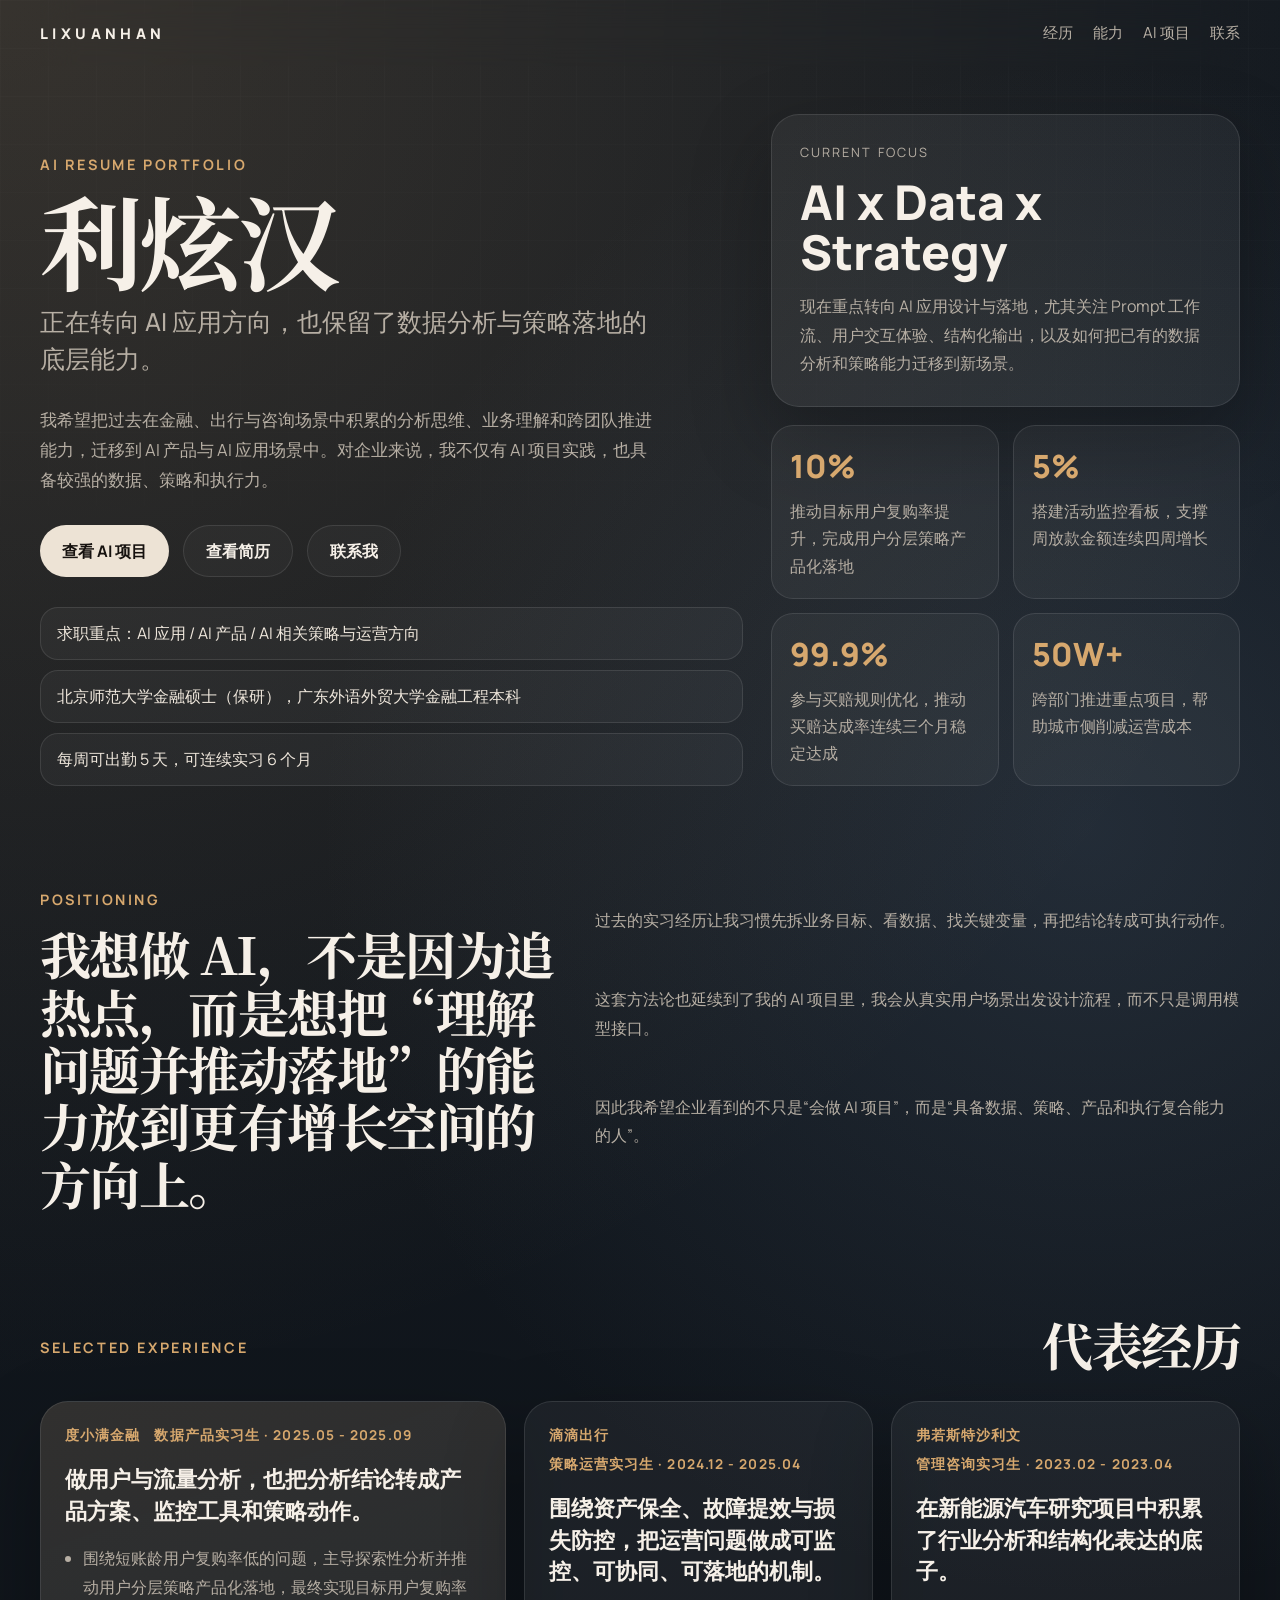
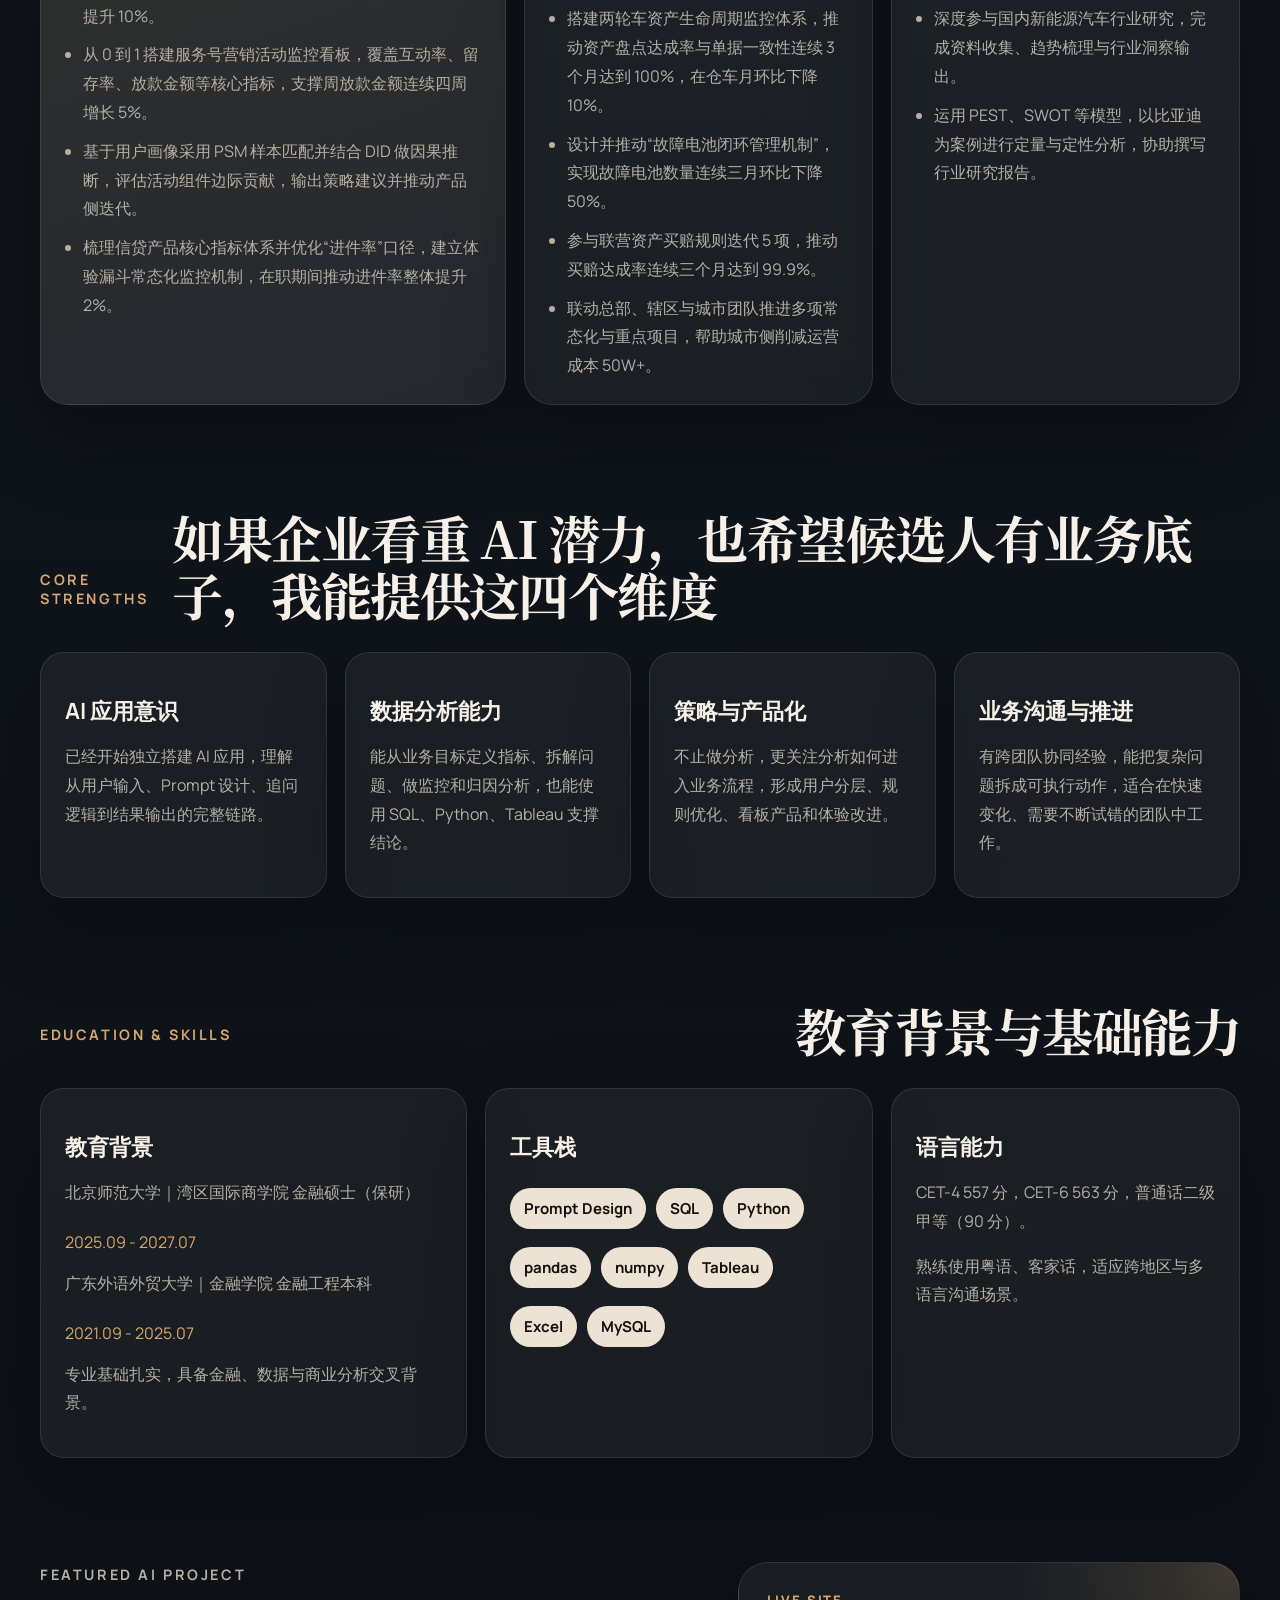
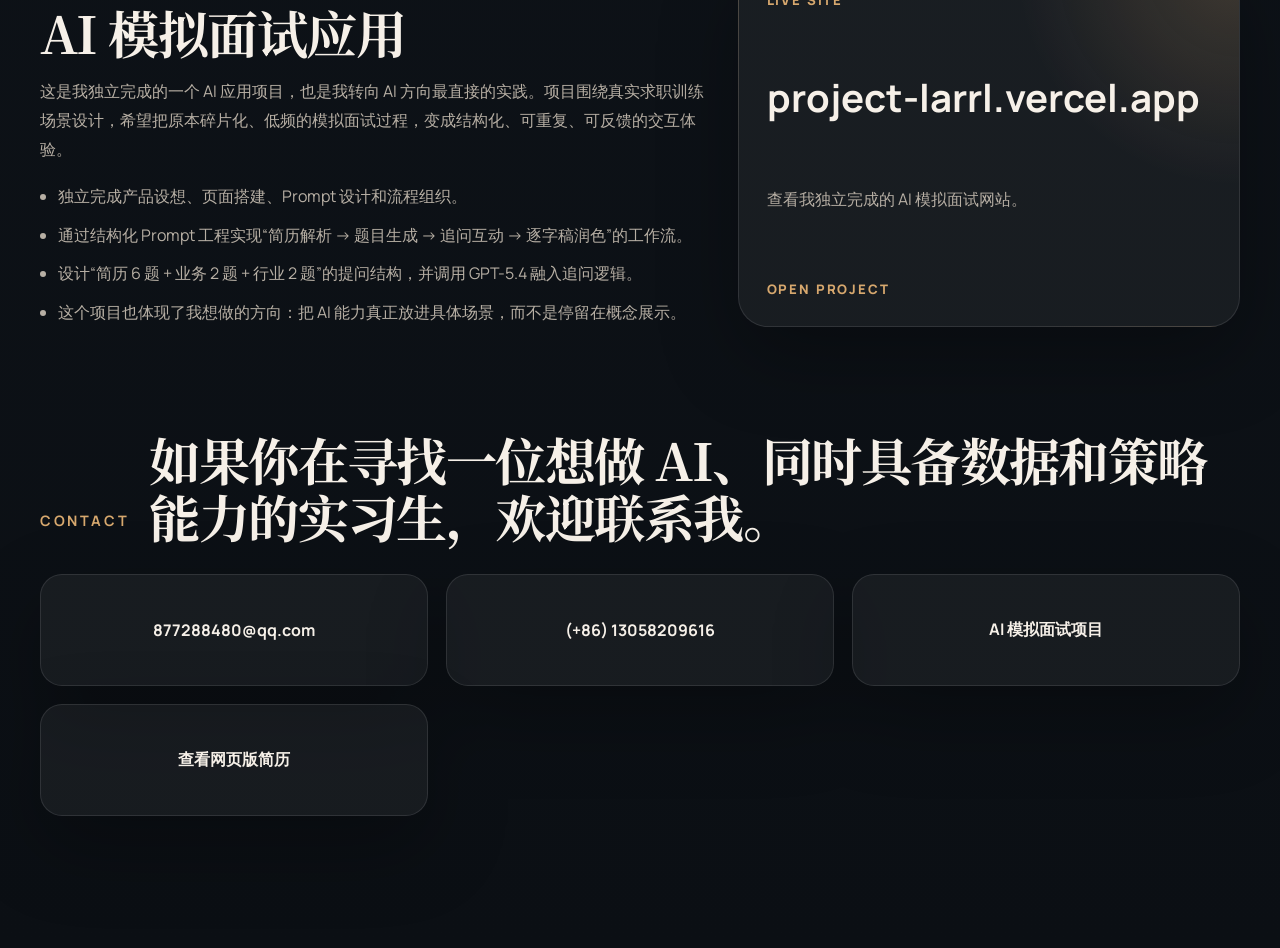
==== index.html @ c087c245 "Add files via upload" ====
<!DOCTYPE html>
<html lang="zh-CN">
  <head>
    <meta charset="UTF-8" />
    <meta name="viewport" content="width=device-width, initial-scale=1.0" />
    <title>利炫汉 | AI 方向个人主页</title>
    <meta
      name="description"
      content="利炫汉的个人主页，聚焦 AI 应用方向，同时展示数据分析、策略运营与产品化落地能力。"
    />
    <link rel="preconnect" href="https://fonts.googleapis.com" />
    <link rel="preconnect" href="https://fonts.gstatic.com" crossorigin />
    <link
      href="https://fonts.googleapis.com/css2?family=Manrope:wght@400;500;600;700;800&family=Noto+Serif+SC:wght@500;700&display=swap"
      rel="stylesheet"
    />
    <link rel="stylesheet" href="./styles.css" />
  </head>
  <body>
    <div class="page-shell">
      <header class="topbar">
        <a class="brand" href="#hero">LIXUANHAN</a>
        <nav class="topnav">
          <a href="#selected-work">经历</a>
          <a href="#strengths">能力</a>
          <a href="#project">AI 项目</a>
          <a href="#contact">联系</a>
        </nav>
      </header>

      <main>
        <section class="hero section" id="hero">
          <div class="hero-copy">
            <p class="eyebrow">AI Resume Portfolio</p>
            <h1>
              利炫汉
              <span>正在转向 AI 应用方向，也保留了数据分析与策略落地的底层能力。</span>
            </h1>
            <p class="hero-lead">
              我希望把过去在金融、出行与咨询场景中积累的分析思维、业务理解和跨团队推进能力，迁移到
              AI 产品与 AI 应用场景中。对企业来说，我不仅有 AI 项目实践，也具备较强的数据、策略和执行力。
            </p>

            <div class="hero-actions">
              <a class="button button-primary" href="#project">查看 AI 项目</a>
              <a class="button button-secondary" href="./resume.html" target="_blank" rel="noreferrer">查看简历</a>
              <a class="button button-secondary" href="#contact">联系我</a>
            </div>

            <ul class="hero-facts">
              <li>求职重点：AI 应用 / AI 产品 / AI 相关策略与运营方向</li>
              <li>北京师范大学金融硕士（保研），广东外语外贸大学金融工程本科</li>
              <li>每周可出勤 5 天，可连续实习 6 个月</li>
            </ul>
          </div>

          <aside class="hero-panel">
            <div class="metric-card">
              <p class="metric-label">Current Focus</p>
              <p class="metric-value">AI x Data x Strategy</p>
              <p class="metric-copy">
                现在重点转向 AI 应用设计与落地，尤其关注 Prompt 工作流、用户交互体验、结构化输出，以及如何把已有的数据分析和策略能力迁移到新场景。
              </p>
            </div>

            <div class="metric-grid">
              <article>
                <span>10%</span>
                <p>推动目标用户复购率提升，完成用户分层策略产品化落地</p>
              </article>
              <article>
                <span>5%</span>
                <p>搭建活动监控看板，支撑周放款金额连续四周增长</p>
              </article>
              <article>
                <span>99.9%</span>
                <p>参与买赔规则优化，推动买赔达成率连续三个月稳定达成</p>
              </article>
              <article>
                <span>50W+</span>
                <p>跨部门推进重点项目，帮助城市侧削减运营成本</p>
              </article>
            </div>
          </aside>
        </section>

        <section class="section intro-strip">
          <div class="intro-copy">
            <p class="eyebrow">Positioning</p>
            <h2>我想做 AI，不是因为追热点，而是想把“理解问题并推动落地”的能力放到更有增长空间的方向上。</h2>
          </div>
          <div class="intro-points">
            <p>过去的实习经历让我习惯先拆业务目标、看数据、找关键变量，再把结论转成可执行动作。</p>
            <p>这套方法论也延续到了我的 AI 项目里，我会从真实用户场景出发设计流程，而不只是调用模型接口。</p>
            <p>因此我希望企业看到的不只是“会做 AI 项目”，而是“具备数据、策略、产品和执行复合能力的人”。</p>
          </div>
        </section>

        <section class="section" id="selected-work">
          <div class="section-heading">
            <p class="eyebrow">Selected Experience</p>
            <h2>代表经历</h2>
          </div>

          <div class="experience-list">
            <article class="experience-card feature-card">
              <div class="card-meta">
                <span>度小满金融</span>
                <span>数据产品实习生 · 2025.05 - 2025.09</span>
              </div>
              <h3>做用户与流量分析，也把分析结论转成产品方案、监控工具和策略动作。</h3>
              <ul>
                <li>围绕短账龄用户复购率低的问题，主导探索性分析并推动用户分层策略产品化落地，最终实现目标用户复购率提升 10%。</li>
                <li>从 0 到 1 搭建服务号营销活动监控看板，覆盖互动率、留存率、放款金额等核心指标，支撑周放款金额连续四周增长 5%。</li>
                <li>基于用户画像采用 PSM 样本匹配并结合 DID 做因果推断，评估活动组件边际贡献，输出策略建议并推动产品侧迭代。</li>
                <li>梳理信贷产品核心指标体系并优化“进件率”口径，建立体验漏斗常态化监控机制，在职期间推动进件率整体提升 2%。</li>
              </ul>
            </article>

            <article class="experience-card">
              <div class="card-meta">
                <span>滴滴出行</span>
                <span>策略运营实习生 · 2024.12 - 2025.04</span>
              </div>
              <h3>围绕资产保全、故障提效与损失防控，把运营问题做成可监控、可协同、可落地的机制。</h3>
              <ul>
                <li>搭建两轮车资产生命周期监控体系，推动资产盘点达成率与单据一致性连续 3 个月达到 100%，在仓车月环比下降 10%。</li>
                <li>设计并推动“故障电池闭环管理机制”，实现故障电池数量连续三月环比下降 50%。</li>
                <li>参与联营资产买赔规则迭代 5 项，推动买赔达成率连续三个月达到 99.9%。</li>
                <li>联动总部、辖区与城市团队推进多项常态化与重点项目，帮助城市侧削减运营成本 50W+。</li>
              </ul>
            </article>

            <article class="experience-card">
              <div class="card-meta">
                <span>弗若斯特沙利文</span>
                <span>管理咨询实习生 · 2023.02 - 2023.04</span>
              </div>
              <h3>在新能源汽车研究项目中积累了行业分析和结构化表达的底子。</h3>
              <ul>
                <li>深度参与国内新能源汽车行业研究，完成资料收集、趋势梳理与行业洞察输出。</li>
                <li>运用 PEST、SWOT 等模型，以比亚迪为案例进行定量与定性分析，协助撰写行业研究报告。</li>
              </ul>
            </article>
          </div>
        </section>

        <section class="section" id="strengths">
          <div class="section-heading">
            <p class="eyebrow">Core Strengths</p>
            <h2>如果企业看重 AI 潜力，也希望候选人有业务底子，我能提供这四个维度</h2>
          </div>

          <div class="strength-grid">
            <article>
              <h3>AI 应用意识</h3>
              <p>已经开始独立搭建 AI 应用，理解从用户输入、Prompt 设计、追问逻辑到结果输出的完整链路。</p>
            </article>
            <article>
              <h3>数据分析能力</h3>
              <p>能从业务目标定义指标、拆解问题、做监控和归因分析，也能使用 SQL、Python、Tableau 支撑结论。</p>
            </article>
            <article>
              <h3>策略与产品化</h3>
              <p>不止做分析，更关注分析如何进入业务流程，形成用户分层、规则优化、看板产品和体验改进。</p>
            </article>
            <article>
              <h3>业务沟通与推进</h3>
              <p>有跨团队协同经验，能把复杂问题拆成可执行动作，适合在快速变化、需要不断试错的团队中工作。</p>
            </article>
          </div>
        </section>

        <section class="section education-section">
          <div class="section-heading">
            <p class="eyebrow">Education & Skills</p>
            <h2>教育背景与基础能力</h2>
          </div>

          <div class="education-grid">
            <article class="education-card">
              <h3>教育背景</h3>
              <p>北京师范大学｜湾区国际商学院 金融硕士（保研）</p>
              <span>2025.09 - 2027.07</span>
              <p>广东外语外贸大学｜金融学院 金融工程本科</p>
              <span>2021.09 - 2025.07</span>
              <p>专业基础扎实，具备金融、数据与商业分析交叉背景。</p>
            </article>

            <article class="education-card">
              <h3>工具栈</h3>
              <div class="tag-row">
                <span>Prompt Design</span>
                <span>SQL</span>
                <span>Python</span>
                <span>pandas</span>
                <span>numpy</span>
                <span>Tableau</span>
                <span>Excel</span>
                <span>MySQL</span>
              </div>
            </article>

            <article class="education-card">
              <h3>语言能力</h3>
              <p>CET-4 557 分，CET-6 563 分，普通话二级甲等（90 分）。</p>
              <p>熟练使用粤语、客家话，适应跨地区与多语言沟通场景。</p>
            </article>
          </div>
        </section>

        <section class="section project-spotlight" id="project">
          <div class="project-copy">
            <p class="eyebrow">Featured AI Project</p>
            <h2>AI 模拟面试应用</h2>
            <p>
              这是我独立完成的一个 AI 应用项目，也是我转向 AI 方向最直接的实践。项目围绕真实求职训练场景设计，希望把原本碎片化、低频的模拟面试过程，变成结构化、可重复、可反馈的交互体验。
            </p>
            <ul class="project-list">
              <li>独立完成产品设想、页面搭建、Prompt 设计和流程组织。</li>
              <li>通过结构化 Prompt 工程实现“简历解析 → 题目生成 → 追问互动 → 逐字稿润色”的工作流。</li>
              <li>设计“简历 6 题 + 业务 2 题 + 行业 2 题”的提问结构，并调用 GPT-5.4 融入追问逻辑。</li>
              <li>这个项目也体现了我想做的方向：把 AI 能力真正放进具体场景，而不是停留在概念展示。</li>
            </ul>
          </div>

          <a
            class="project-link-card"
            href="https://project-larrl.vercel.app/"
            target="_blank"
            rel="noreferrer"
          >
            <span class="project-link-label">Live Site</span>
            <strong>project-larrl.vercel.app</strong>
            <p>查看我独立完成的 AI 模拟面试网站。</p>
            <span class="project-link-arrow">Open Project</span>
          </a>
        </section>

        <section class="section contact-section" id="contact">
          <div class="section-heading">
            <p class="eyebrow">Contact</p>
            <h2>如果你在寻找一位想做 AI、同时具备数据和策略能力的实习生，欢迎联系我。</h2>
          </div>

          <div class="contact-grid">
            <a href="mailto:877288480@qq.com">877288480@qq.com</a>
            <a href="tel:+8613058209616">(+86) 13058209616</a>
            <a href="https://project-larrl.vercel.app/" target="_blank" rel="noreferrer">AI 模拟面试项目</a>
            <a href="./resume.html" target="_blank" rel="noreferrer">查看网页版简历</a>
          </div>
        </section>
      </main>
    </div>

    <script src="./main.js"></script>
  </body>
</html>
---- styles.css ----
:root {
  --bg: #0f1318;
  --bg-soft: #171d24;
  --card: rgba(255, 255, 255, 0.05);
  --card-strong: #ede3d5;
  --text: #f6f0e8;
  --muted: #b7afa4;
  --accent: #d7a86e;
  --accent-deep: #9f6b36;
  --line: rgba(255, 255, 255, 0.1);
  --shadow: 0 30px 80px rgba(0, 0, 0, 0.28);
}

* {
  box-sizing: border-box;
}

html {
  scroll-behavior: smooth;
}

body {
  margin: 0;
  min-height: 100vh;
  font-family: "Manrope", "PingFang SC", "Microsoft YaHei", sans-serif;
  color: var(--text);
  background:
    radial-gradient(circle at top left, rgba(215, 168, 110, 0.18), transparent 32%),
    radial-gradient(circle at 85% 20%, rgba(98, 120, 146, 0.22), transparent 22%),
    linear-gradient(180deg, #131920 0%, #0b0f14 100%);
}

body::before {
  content: "";
  position: fixed;
  inset: 0;
  pointer-events: none;
  background-image:
    linear-gradient(rgba(255, 255, 255, 0.02) 1px, transparent 1px),
    linear-gradient(90deg, rgba(255, 255, 255, 0.02) 1px, transparent 1px);
  background-size: 48px 48px;
  mask-image: linear-gradient(180deg, rgba(0, 0, 0, 0.8), transparent 90%);
}

.page-shell {
  width: min(1200px, calc(100% - 32px));
  margin: 0 auto;
  padding-bottom: 80px;
}

.topbar {
  position: sticky;
  top: 0;
  z-index: 20;
  display: flex;
  align-items: center;
  justify-content: space-between;
  gap: 16px;
  padding: 22px 0;
  backdrop-filter: blur(18px);
}

.brand,
.topnav a,
.contact-grid a,
.project-link-card,
.button {
  text-decoration: none;
}

.brand {
  color: var(--text);
  font-size: 0.92rem;
  font-weight: 800;
  letter-spacing: 0.3em;
}

.topnav {
  display: flex;
  align-items: center;
  gap: 20px;
}

.topnav a {
  color: var(--muted);
  font-size: 0.95rem;
}

.section {
  padding: 52px 0;
}

.hero {
  display: grid;
  grid-template-columns: minmax(0, 1.2fr) minmax(320px, 0.8fr);
  gap: 28px;
  align-items: end;
  padding-top: 48px;
}

.eyebrow {
  margin: 0 0 16px;
  color: var(--accent);
  font-size: 0.9rem;
  font-weight: 700;
  letter-spacing: 0.18em;
  text-transform: uppercase;
}

.hero h1,
.section-heading h2,
.intro-copy h2,
.project-copy h2 {
  margin: 0;
  font-family: "Noto Serif SC", "Songti SC", serif;
  font-weight: 700;
  letter-spacing: -0.03em;
}

.hero h1 {
  max-width: 10ch;
  font-size: clamp(3.6rem, 8vw, 7rem);
  line-height: 0.95;
}

.hero h1 span {
  display: block;
  margin-top: 16px;
  color: var(--muted);
  font-family: "Manrope", sans-serif;
  font-size: clamp(1.05rem, 2vw, 1.55rem);
  font-weight: 500;
  line-height: 1.5;
  letter-spacing: 0;
}

.hero-lead,
.intro-points p,
.metric-copy,
.experience-card li,
.strength-grid p,
.education-card p,
.project-copy p,
.project-list li {
  color: var(--muted);
  line-height: 1.8;
}

.hero-lead {
  max-width: 62ch;
  margin: 28px 0 0;
  font-size: 1.04rem;
}

.hero-actions {
  display: flex;
  flex-wrap: wrap;
  gap: 14px;
  margin-top: 30px;
}

.button {
  display: inline-flex;
  align-items: center;
  justify-content: center;
  min-height: 52px;
  padding: 0 22px;
  border-radius: 999px;
  font-weight: 700;
  transition:
    transform 220ms ease,
    background-color 220ms ease,
    color 220ms ease,
    border-color 220ms ease;
}

.button:hover,
.project-link-card:hover,
.contact-grid a:hover {
  transform: translateY(-2px);
}

.button-primary {
  color: #16120f;
  background: var(--card-strong);
}

.button-secondary {
  color: var(--text);
  border: 1px solid var(--line);
  background: rgba(255, 255, 255, 0.03);
}

.hero-facts {
  display: grid;
  gap: 10px;
  padding: 0;
  margin: 30px 0 0;
  list-style: none;
}

.hero-facts li {
  padding: 14px 16px;
  border: 1px solid var(--line);
  border-radius: 18px;
  color: #efe7dc;
  background: rgba(255, 255, 255, 0.04);
}

.hero-panel {
  display: grid;
  gap: 18px;
}

.metric-card,
.experience-card,
.strength-grid article,
.education-card,
.project-link-card,
.contact-grid a {
  border: 1px solid var(--line);
  background: var(--card);
  box-shadow: var(--shadow);
}

.metric-card {
  padding: 28px;
  border-radius: 28px;
}

.metric-label {
  margin: 0;
  color: var(--muted);
  text-transform: uppercase;
  letter-spacing: 0.16em;
  font-size: 0.8rem;
}

.metric-value {
  margin: 16px 0 0;
  font-size: clamp(1.8rem, 4vw, 3rem);
  font-weight: 800;
  line-height: 1.05;
}

.metric-copy {
  margin: 14px 0 0;
}

.metric-grid {
  display: grid;
  grid-template-columns: repeat(2, minmax(0, 1fr));
  gap: 14px;
}

.metric-grid article {
  min-height: 148px;
  padding: 18px;
  border-radius: 22px;
  background: rgba(255, 255, 255, 0.045);
  border: 1px solid var(--line);
}

.metric-grid span {
  display: inline-block;
  margin-bottom: 10px;
  color: var(--accent);
  font-size: 2rem;
  font-weight: 800;
}

.metric-grid p {
  margin: 0;
  color: var(--muted);
  line-height: 1.7;
}

.intro-strip {
  display: grid;
  grid-template-columns: minmax(0, 0.9fr) minmax(0, 1.1fr);
  gap: 28px;
  align-items: start;
}

.intro-copy h2,
.section-heading h2,
.project-copy h2 {
  font-size: clamp(2rem, 4vw, 3.5rem);
  line-height: 1.12;
}

.intro-points {
  display: grid;
  gap: 18px;
}

.section-heading {
  display: flex;
  align-items: end;
  justify-content: space-between;
  gap: 20px;
  margin-bottom: 28px;
}

.experience-list,
.strength-grid,
.education-grid,
.project-spotlight,
.contact-grid {
  display: grid;
  gap: 18px;
}

.experience-list {
  grid-template-columns: 1.2fr 0.9fr 0.9fr;
  align-items: stretch;
}

.experience-card {
  padding: 24px;
  border-radius: 28px;
}

.feature-card {
  background:
    linear-gradient(160deg, rgba(215, 168, 110, 0.11), rgba(255, 255, 255, 0.04)),
    var(--card);
}

.card-meta {
  display: flex;
  flex-wrap: wrap;
  gap: 10px 14px;
  color: var(--accent);
  font-size: 0.85rem;
  font-weight: 700;
  letter-spacing: 0.08em;
  text-transform: uppercase;
}

.experience-card h3,
.strength-grid h3,
.education-card h3 {
  margin: 18px 0 0;
  font-size: 1.4rem;
  line-height: 1.4;
}

.experience-card ul,
.project-list {
  margin: 18px 0 0;
  padding-left: 18px;
}

.experience-card li + li,
.project-list li + li {
  margin-top: 10px;
}

.strength-grid {
  grid-template-columns: repeat(4, minmax(0, 1fr));
}

.strength-grid article,
.education-card {
  padding: 24px;
  border-radius: 24px;
}

.education-grid {
  grid-template-columns: 1.1fr 1fr 0.9fr;
}

.education-card span {
  display: inline-block;
  margin-top: 8px;
  color: var(--accent);
}

.tag-row {
  display: flex;
  flex-wrap: wrap;
  gap: 10px;
  margin-top: 18px;
}

.tag-row span {
  padding: 10px 14px;
  border-radius: 999px;
  color: #14100c;
  background: var(--card-strong);
  font-size: 0.94rem;
  font-weight: 700;
}

.project-spotlight {
  grid-template-columns: minmax(0, 1.15fr) minmax(280px, 0.85fr);
  align-items: stretch;
}

.project-link-card {
  display: flex;
  flex-direction: column;
  justify-content: space-between;
  padding: 28px;
  border-radius: 30px;
  color: var(--text);
  background:
    radial-gradient(circle at top right, rgba(215, 168, 110, 0.2), transparent 36%),
    rgba(255, 255, 255, 0.05);
}

.project-link-label,
.project-link-arrow {
  color: var(--accent);
  text-transform: uppercase;
  letter-spacing: 0.14em;
  font-size: 0.82rem;
  font-weight: 800;
}

.project-link-card strong {
  margin-top: 18px;
  font-size: clamp(1.8rem, 3vw, 2.6rem);
  line-height: 1.1;
}

.project-link-card p {
  color: var(--muted);
  line-height: 1.8;
}

.contact-grid {
  grid-template-columns: repeat(3, minmax(0, 1fr));
}

.contact-grid a {
  display: flex;
  align-items: center;
  justify-content: center;
  min-height: 112px;
  padding: 20px;
  border-radius: 22px;
  color: var(--text);
  font-weight: 700;
  text-align: center;
}

.reveal {
  opacity: 0;
  transform: translateY(30px);
  transition:
    opacity 700ms ease,
    transform 700ms ease;
}

.reveal.is-visible {
  opacity: 1;
  transform: translateY(0);
}

@media (max-width: 1080px) {
  .hero,
  .intro-strip,
  .project-spotlight,
  .experience-list,
  .strength-grid,
  .education-grid,
  .contact-grid {
    grid-template-columns: 1fr;
  }

  .section-heading {
    align-items: start;
    flex-direction: column;
  }
}

@media (max-width: 720px) {
  .page-shell {
    width: min(100% - 24px, 1200px);
  }

  .topbar {
    align-items: flex-start;
    flex-direction: column;
  }

  .topnav {
    flex-wrap: wrap;
    gap: 12px 16px;
  }

  .section {
    padding: 40px 0;
  }

  .hero {
    padding-top: 22px;
  }

  .metric-grid {
    grid-template-columns: 1fr;
  }
}
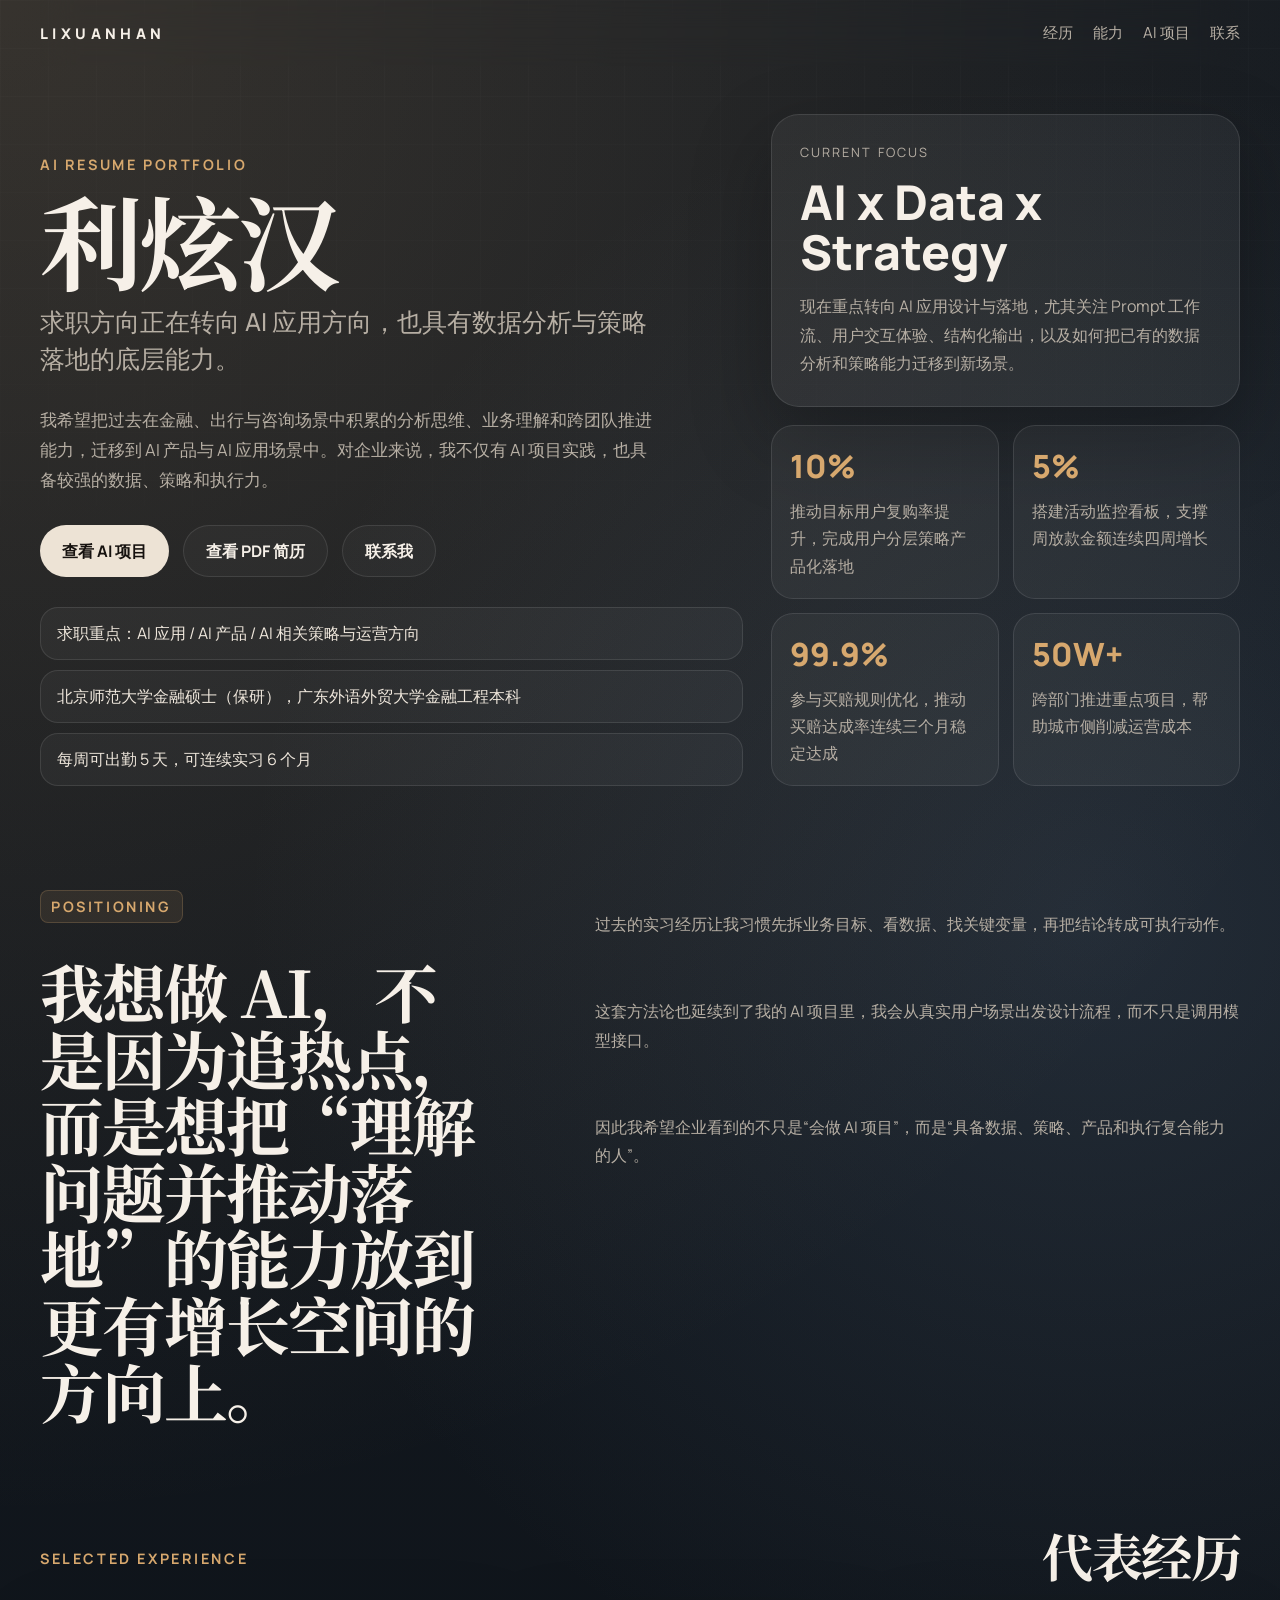
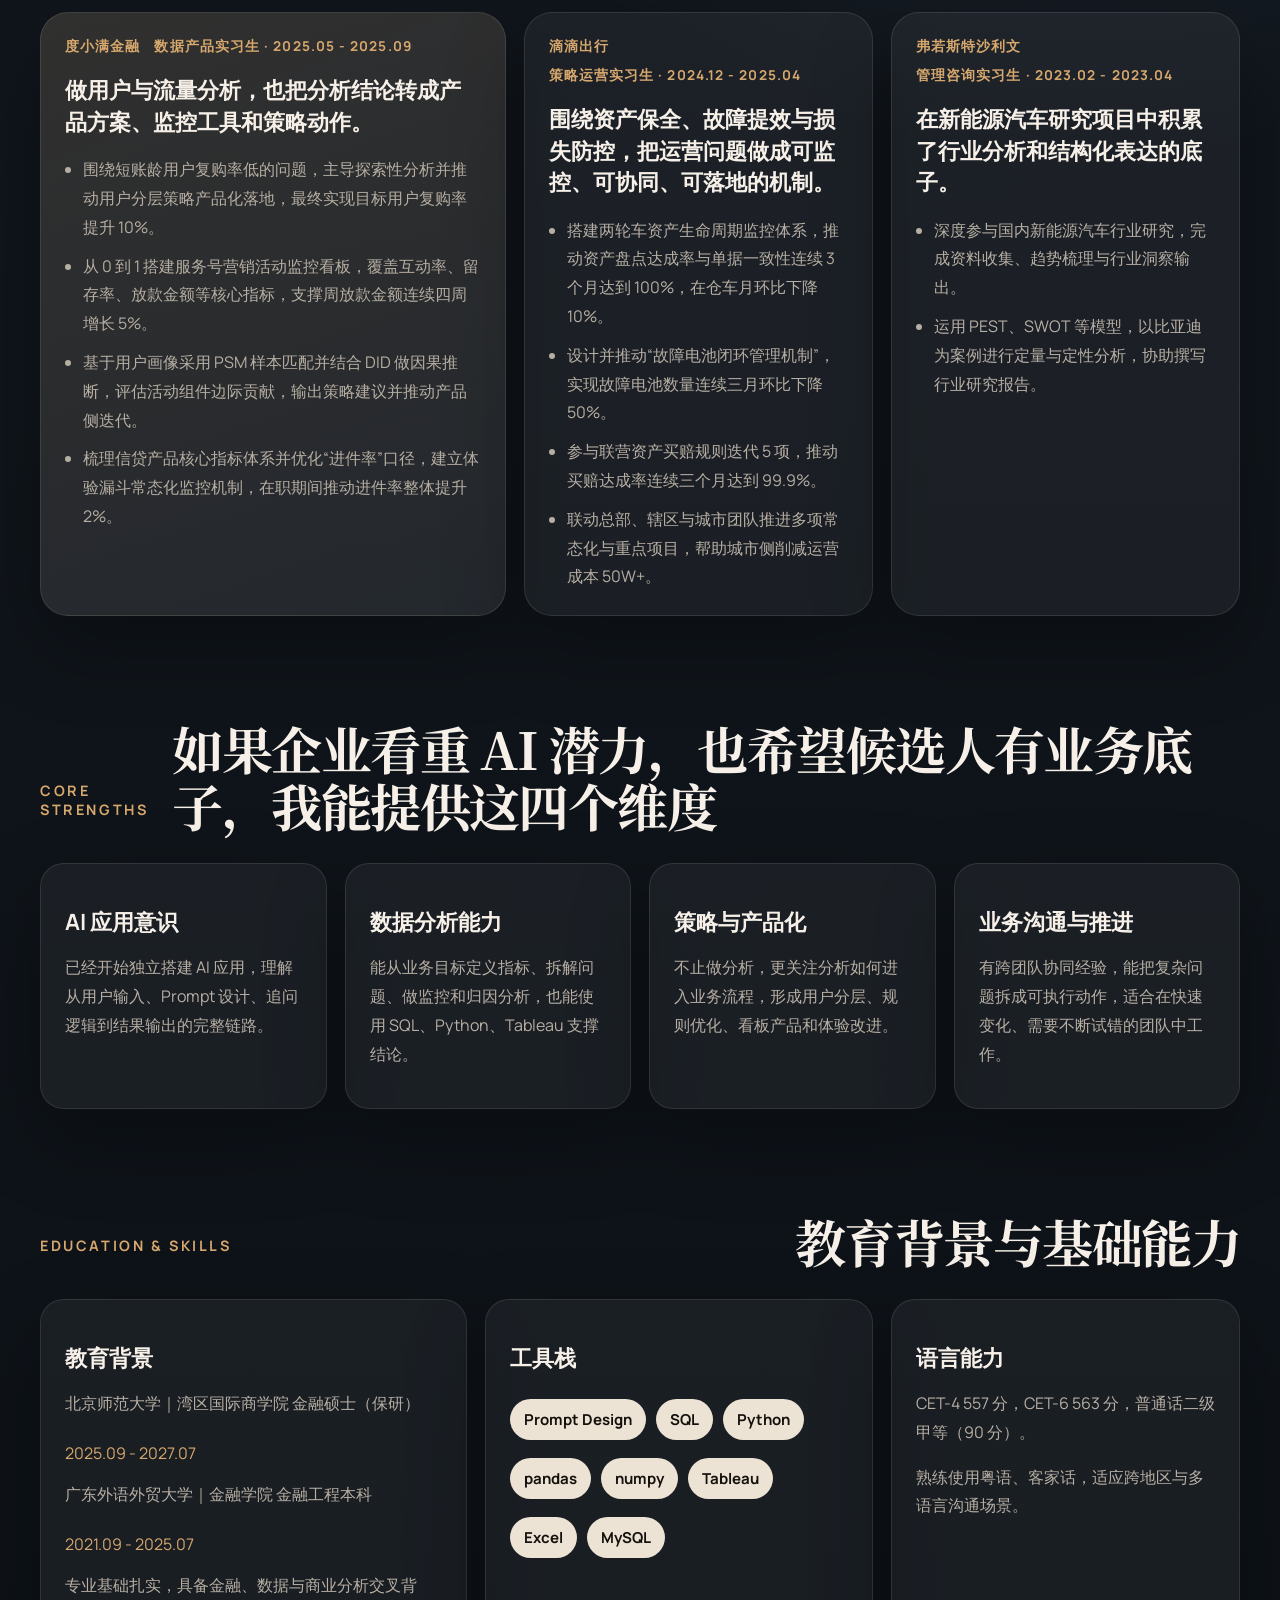
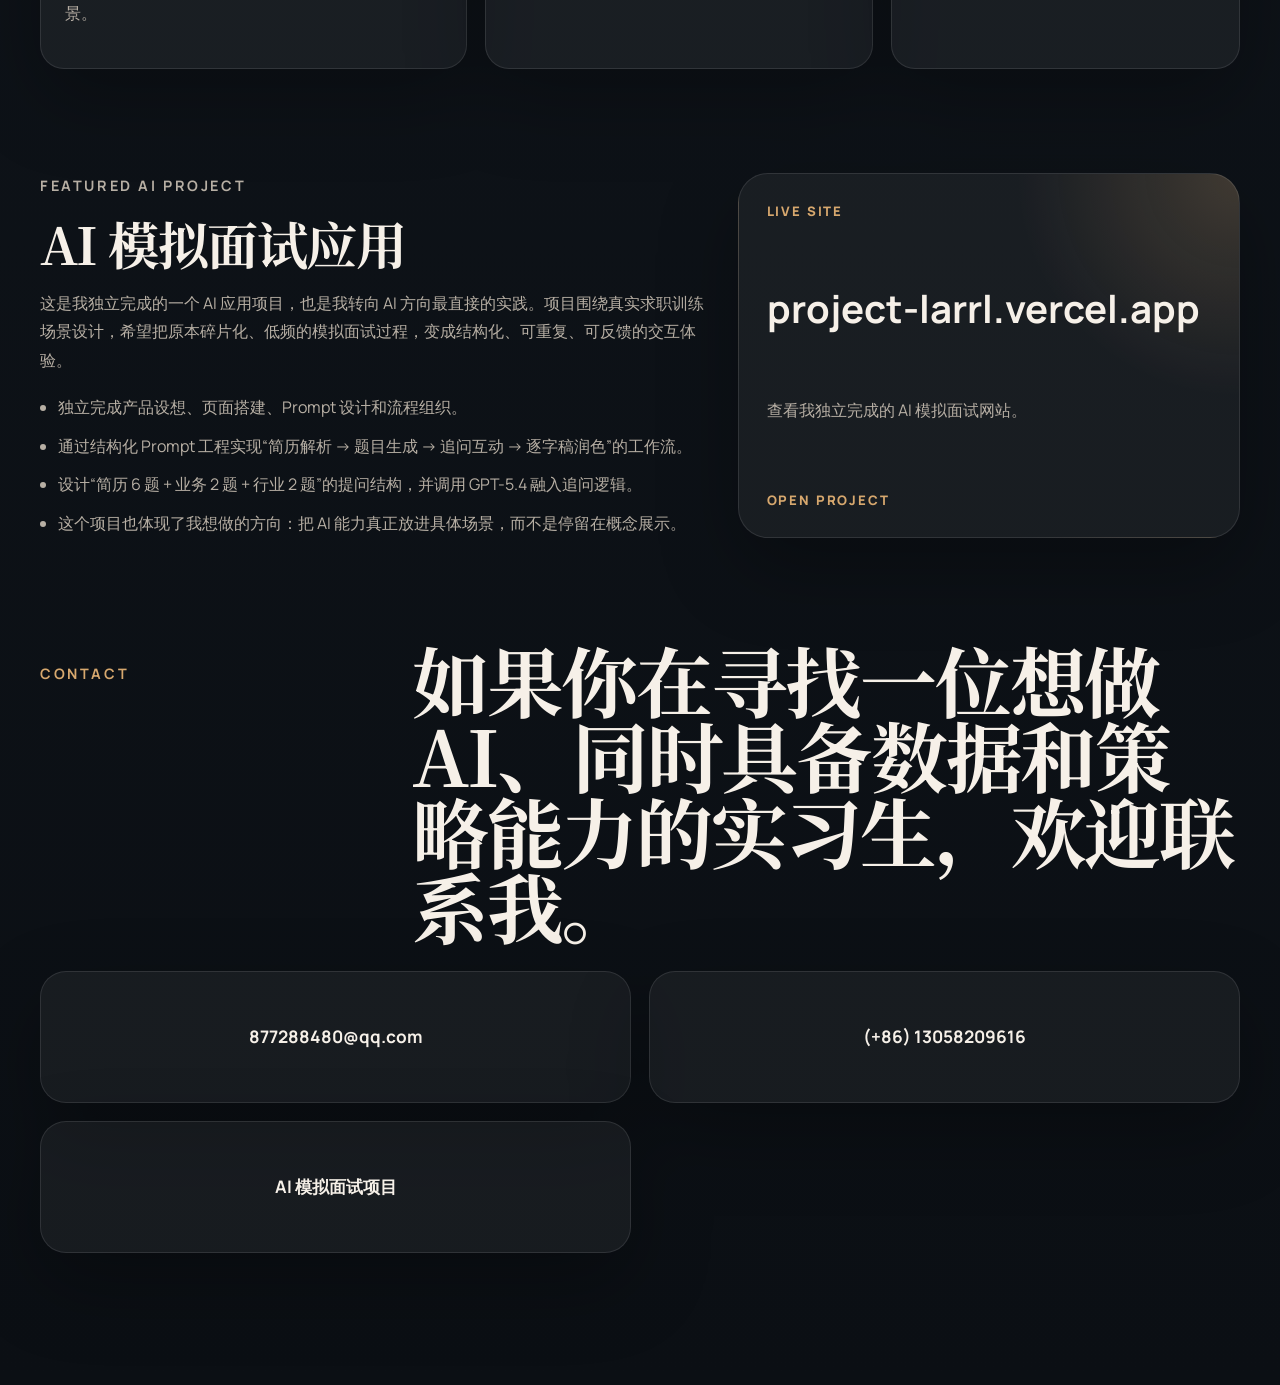
==== commit 972b5a97: "Add files via upload" ====
--- a/index.html
+++ b/index.html
@@ -34,7 +34,7 @@
             <p class="eyebrow">AI Resume Portfolio</p>
             <h1>
               利炫汉
-              <span>正在转向 AI 应用方向，也保留了数据分析与策略落地的底层能力。</span>
+              <span>求职方向正在转向 AI 应用方向，也具有数据分析与策略落地的底层能力。</span>
             </h1>
             <p class="hero-lead">
               我希望把过去在金融、出行与咨询场景中积累的分析思维、业务理解和跨团队推进能力，迁移到
@@ -43,7 +43,7 @@
 
             <div class="hero-actions">
               <a class="button button-primary" href="#project">查看 AI 项目</a>
-              <a class="button button-secondary" href="./resume.html" target="_blank" rel="noreferrer">查看简历</a>
+              <a class="button button-secondary" href="./利炫汉-Resume.pdf" target="_blank" rel="noreferrer">查看 PDF 简历</a>
               <a class="button button-secondary" href="#contact">联系我</a>
             </div>
 
@@ -238,7 +238,7 @@
         </section>
 
         <section class="section contact-section" id="contact">
-          <div class="section-heading">
+          <div class="section-heading contact-heading">
             <p class="eyebrow">Contact</p>
             <h2>如果你在寻找一位想做 AI、同时具备数据和策略能力的实习生，欢迎联系我。</h2>
           </div>
@@ -247,7 +247,6 @@
             <a href="mailto:877288480@qq.com">877288480@qq.com</a>
             <a href="tel:+8613058209616">(+86) 13058209616</a>
             <a href="https://project-larrl.vercel.app/" target="_blank" rel="noreferrer">AI 模拟面试项目</a>
-            <a href="./resume.html" target="_blank" rel="noreferrer">查看网页版简历</a>
           </div>
         </section>
       </main>
--- a/styles.css
+++ b/styles.css
@@ -282,6 +282,21 @@
   align-items: start;
 }
 
+.intro-copy {
+  display: grid;
+  gap: 18px;
+  align-content: start;
+}
+
+.intro-copy .eyebrow {
+  display: inline-flex;
+  width: fit-content;
+  padding: 6px 10px;
+  border-radius: 8px;
+  background: rgba(215, 168, 110, 0.1);
+  border: 1px solid rgba(215, 168, 110, 0.22);
+}
+
 .intro-copy h2,
 .section-heading h2,
 .project-copy h2 {
@@ -289,9 +304,16 @@
   line-height: 1.12;
 }
 
+.intro-copy h2 {
+  max-width: 12ch;
+  font-size: clamp(2.6rem, 5vw, 5rem);
+  line-height: 1.04;
+}
+
 .intro-points {
   display: grid;
-  gap: 18px;
+  gap: 26px;
+  padding-top: 4px;
 }
 
 .section-heading {
@@ -431,19 +453,36 @@
 }
 
 .contact-grid {
-  grid-template-columns: repeat(3, minmax(0, 1fr));
+  grid-template-columns: repeat(2, minmax(0, 1fr));
 }
 
 .contact-grid a {
   display: flex;
   align-items: center;
   justify-content: center;
-  min-height: 112px;
-  padding: 20px;
-  border-radius: 22px;
+  min-height: 132px;
+  padding: 24px;
+  border-radius: 26px;
   color: var(--text);
   font-weight: 700;
   text-align: center;
+  font-size: 1.08rem;
+  line-height: 1.5;
+}
+
+.contact-heading {
+  align-items: start;
+  grid-template-columns: 140px minmax(0, 1fr);
+}
+
+.contact-heading .eyebrow {
+  margin-top: 22px;
+}
+
+.contact-heading h2 {
+  max-width: 18ch;
+  font-size: clamp(2.8rem, 6vw, 5.6rem);
+  line-height: 0.98;
 }
 
 .reveal {
@@ -474,6 +513,14 @@
     align-items: start;
     flex-direction: column;
   }
+
+  .contact-heading {
+    grid-template-columns: 1fr;
+  }
+
+  .contact-heading .eyebrow {
+    margin-top: 0;
+  }
 }
 
 @media (max-width: 720px) {
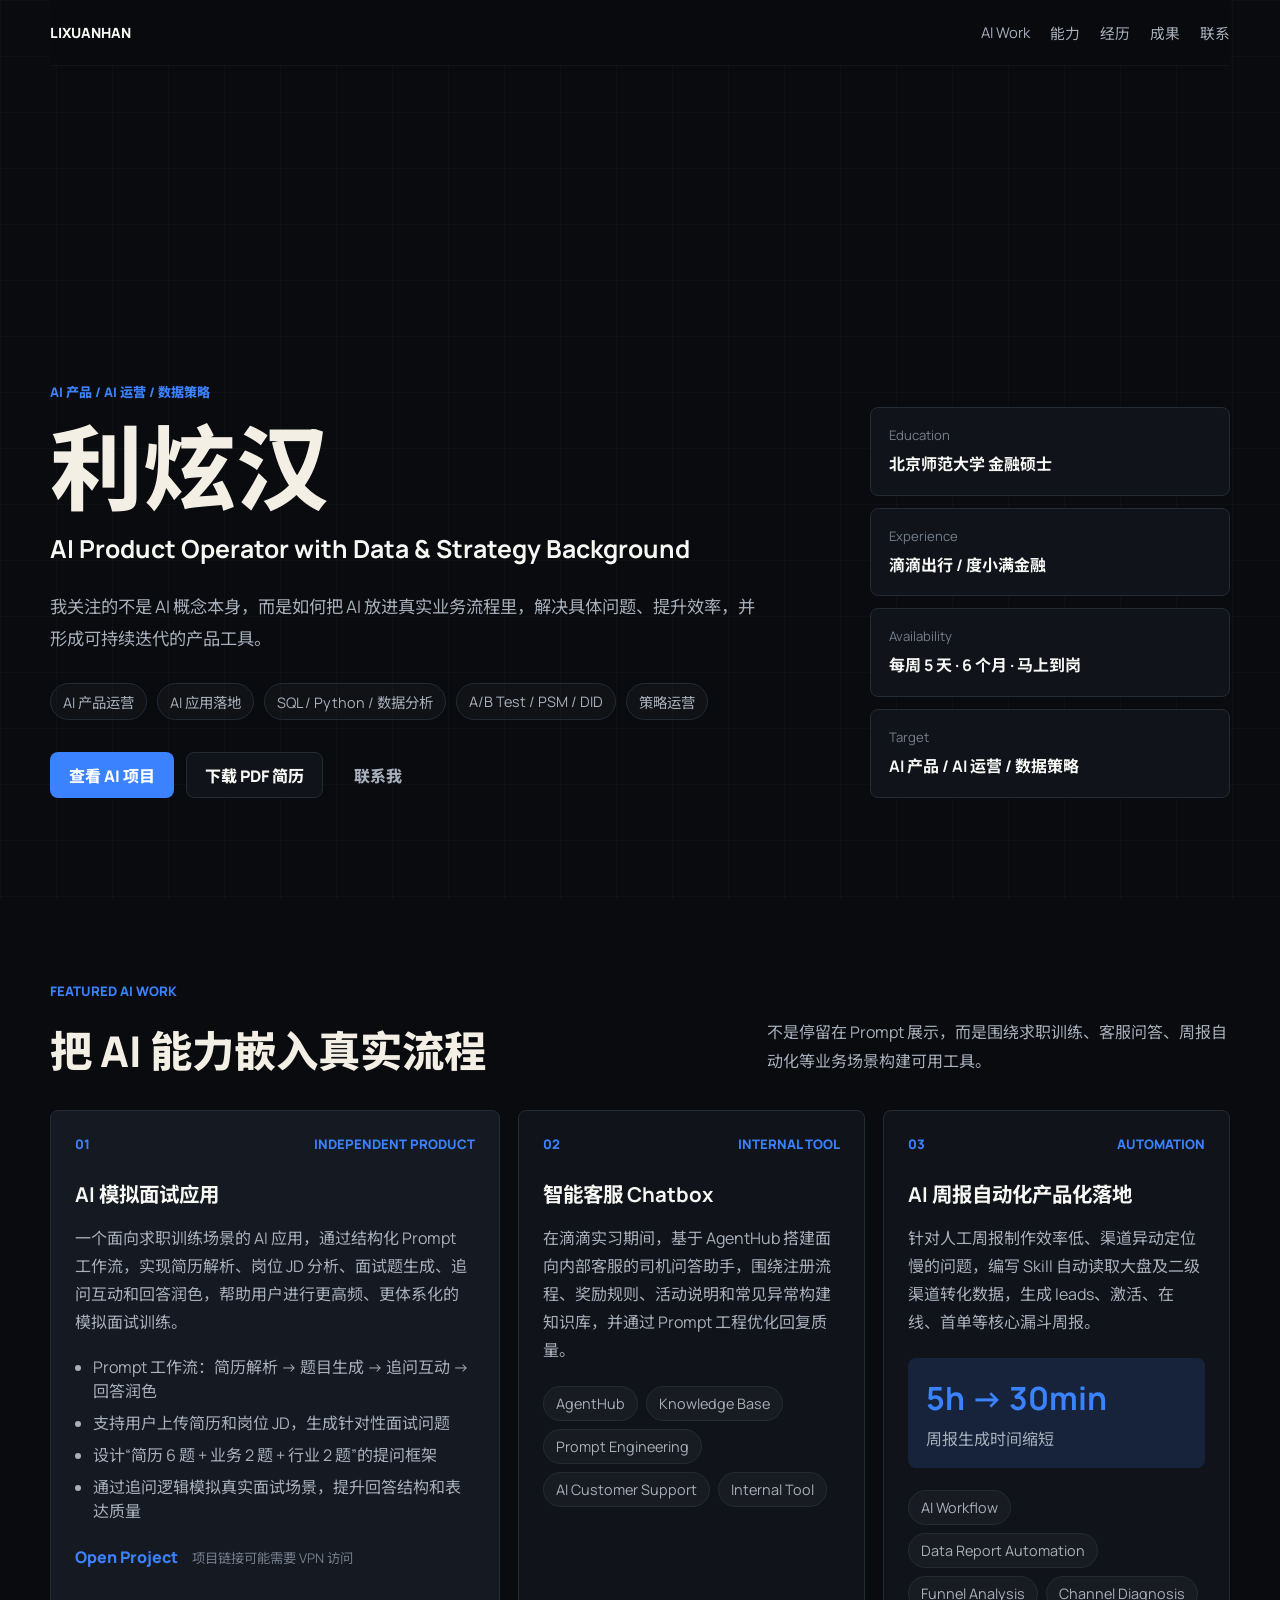
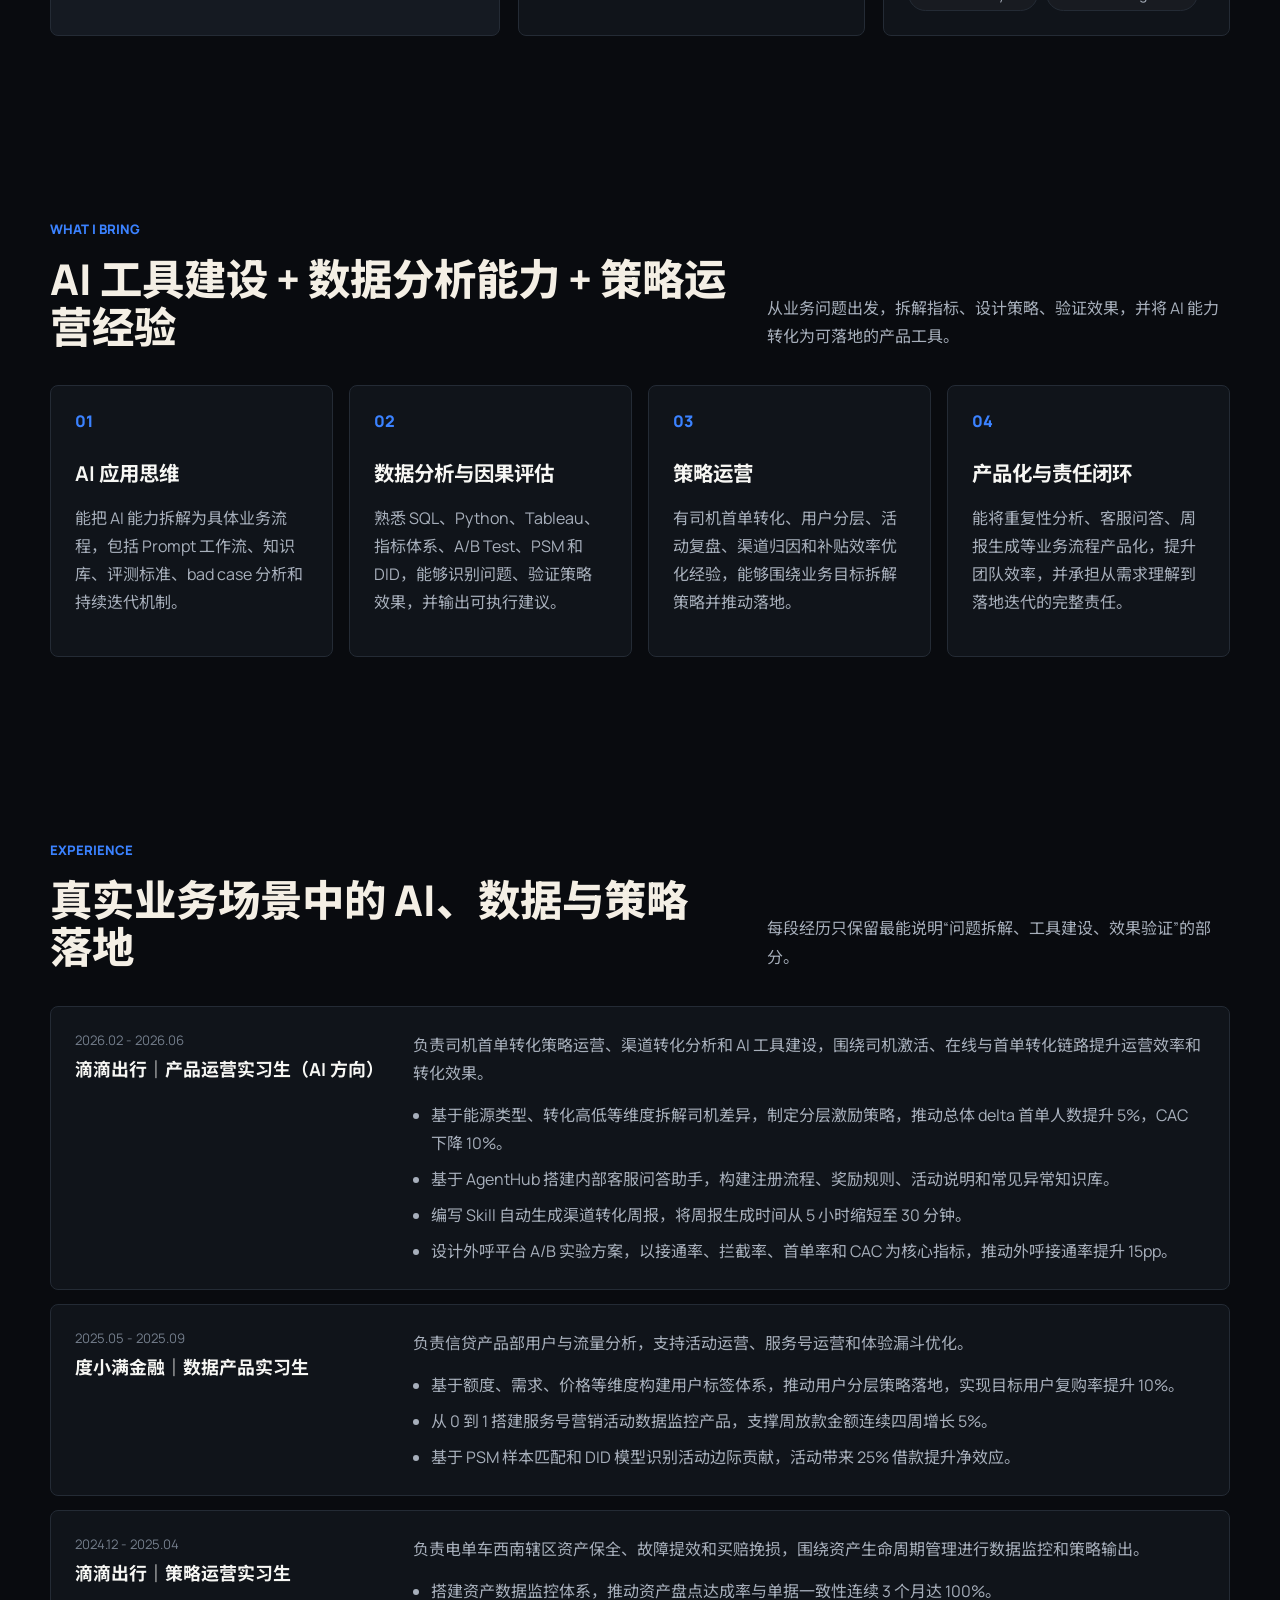
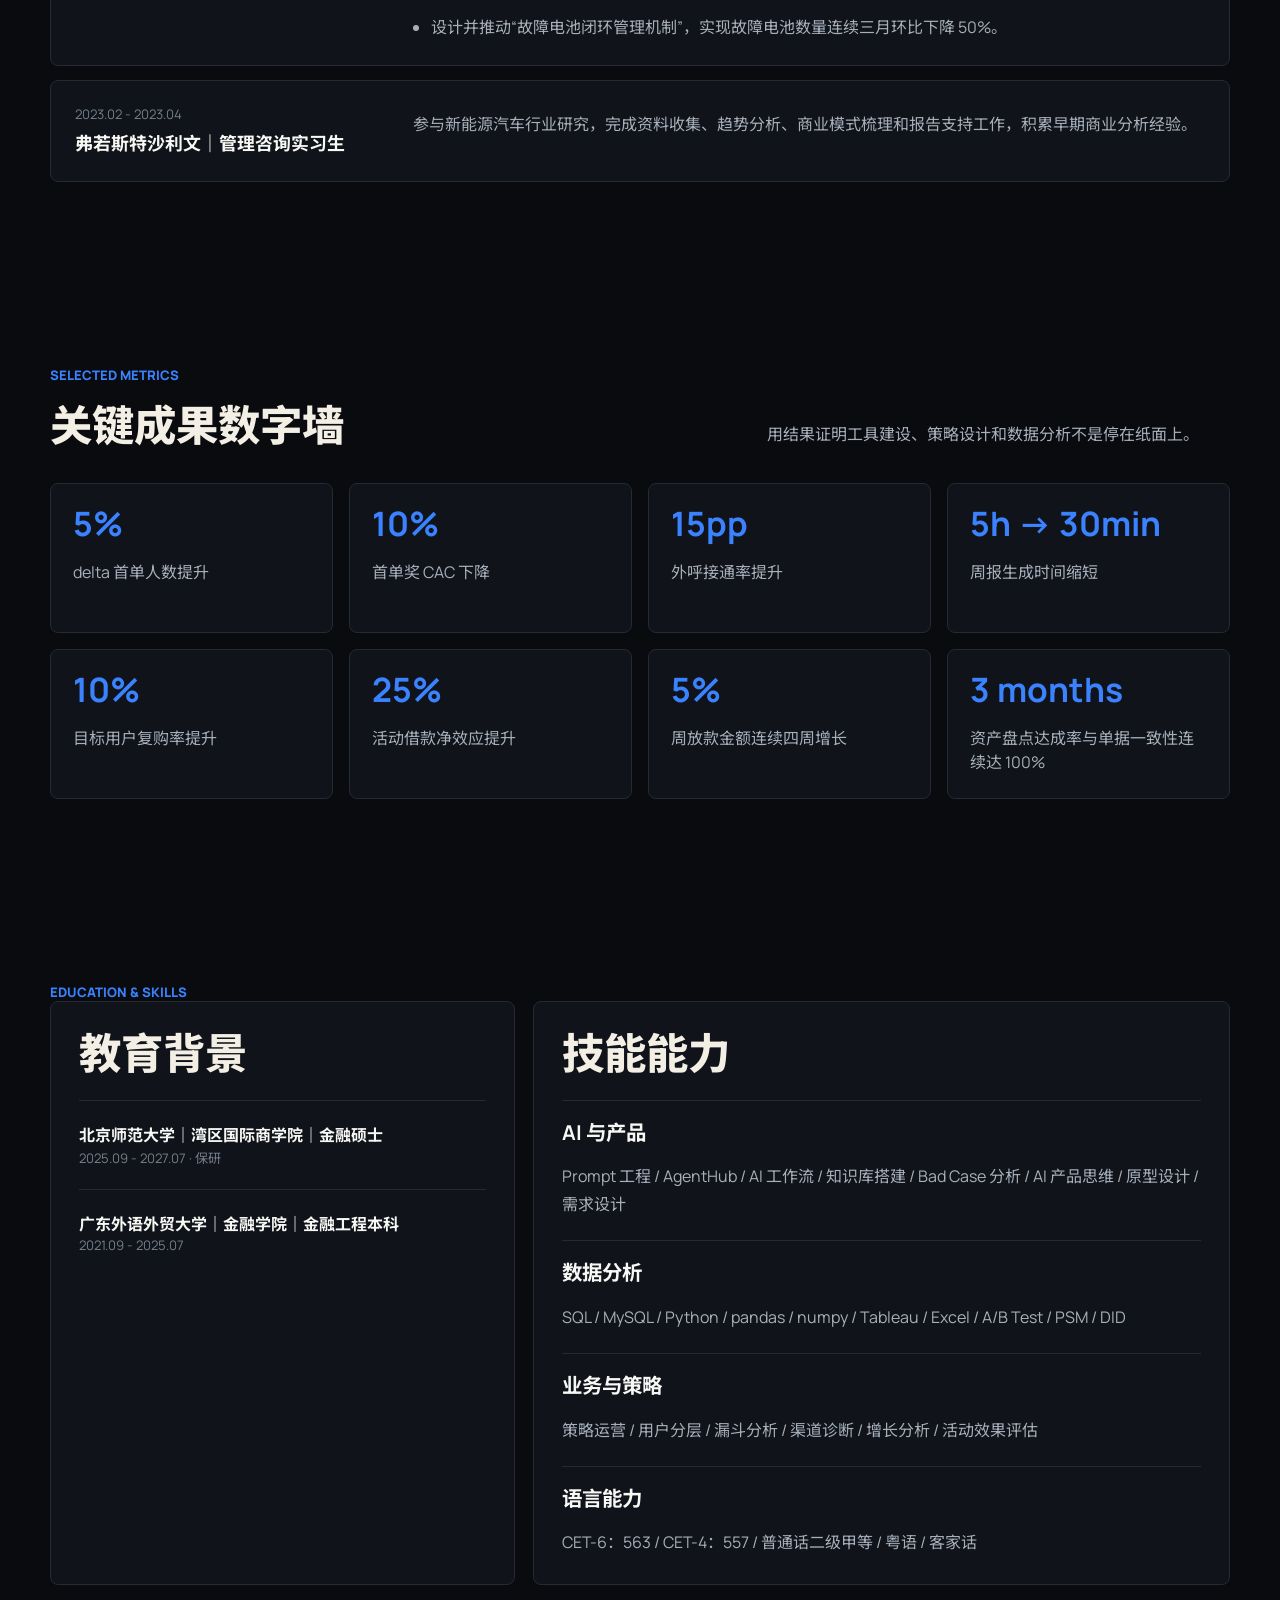
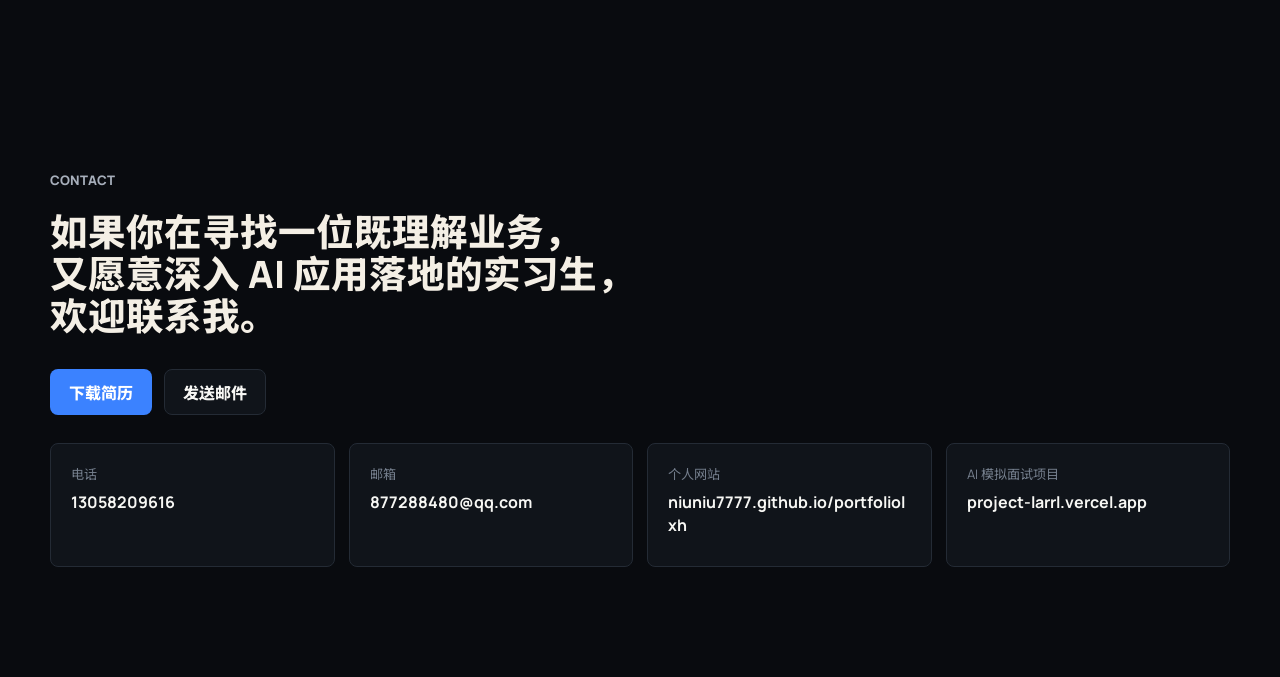
==== commit 84f0757b: "Add files via upload" ====
--- a/index.html
+++ b/index.html
@@ -3,250 +3,317 @@
   <head>
     <meta charset="UTF-8" />
     <meta name="viewport" content="width=device-width, initial-scale=1.0" />
-    <title>利炫汉 | AI 方向个人主页</title>
+    <title>利炫汉 | AI Product Portfolio</title>
     <meta
       name="description"
-      content="利炫汉的个人主页，聚焦 AI 应用方向，同时展示数据分析、策略运营与产品化落地能力。"
+      content="利炫汉的 AI 产品、AI 应用、数据策略方向个人 Portfolio。"
     />
     <link rel="preconnect" href="https://fonts.googleapis.com" />
     <link rel="preconnect" href="https://fonts.gstatic.com" crossorigin />
     <link
-      href="https://fonts.googleapis.com/css2?family=Manrope:wght@400;500;600;700;800&family=Noto+Serif+SC:wght@500;700&display=swap"
+      href="https://fonts.googleapis.com/css2?family=Manrope:wght@400;500;600;700;800&family=Noto+Sans+SC:wght@400;500;700;800&display=swap"
       rel="stylesheet"
     />
     <link rel="stylesheet" href="./styles.css" />
   </head>
   <body>
     <div class="page-shell">
-      <header class="topbar">
+      <header class="site-header">
         <a class="brand" href="#hero">LIXUANHAN</a>
-        <nav class="topnav">
-          <a href="#selected-work">经历</a>
-          <a href="#strengths">能力</a>
-          <a href="#project">AI 项目</a>
+        <nav class="site-nav" aria-label="Primary navigation">
+          <a href="#ai-work">AI Work</a>
+          <a href="#capabilities">能力</a>
+          <a href="#experience">经历</a>
+          <a href="#metrics">成果</a>
           <a href="#contact">联系</a>
         </nav>
       </header>
 
       <main>
         <section class="hero section" id="hero">
-          <div class="hero-copy">
-            <p class="eyebrow">AI Resume Portfolio</p>
-            <h1>
-              利炫汉
-              <span>求职方向正在转向 AI 应用方向，也具有数据分析与策略落地的底层能力。</span>
-            </h1>
+          <div class="hero-main">
+            <p class="eyebrow">AI 产品 / AI 运营 / 数据策略</p>
+            <h1>利炫汉</h1>
+            <p class="hero-title">AI Product Operator with Data & Strategy Background</p>
             <p class="hero-lead">
-              我希望把过去在金融、出行与咨询场景中积累的分析思维、业务理解和跨团队推进能力，迁移到
-              AI 产品与 AI 应用场景中。对企业来说，我不仅有 AI 项目实践，也具备较强的数据、策略和执行力。
+              我关注的不是 AI 概念本身，而是如何把 AI 放进真实业务流程里，解决具体问题、提升效率，并形成可持续迭代的产品工具。
             </p>
 
+            <div class="hero-tags" aria-label="方向标签">
+              <span>AI 产品运营</span>
+              <span>AI 应用落地</span>
+              <span>SQL / Python / 数据分析</span>
+              <span>A/B Test / PSM / DID</span>
+              <span>策略运营</span>
+            </div>
+
             <div class="hero-actions">
-              <a class="button button-primary" href="#project">查看 AI 项目</a>
-              <a class="button button-secondary" href="./利炫汉-Resume.pdf" target="_blank" rel="noreferrer">查看 PDF 简历</a>
-              <a class="button button-secondary" href="#contact">联系我</a>
-            </div>
-
-            <ul class="hero-facts">
-              <li>求职重点：AI 应用 / AI 产品 / AI 相关策略与运营方向</li>
-              <li>北京师范大学金融硕士（保研），广东外语外贸大学金融工程本科</li>
-              <li>每周可出勤 5 天，可连续实习 6 个月</li>
-            </ul>
-          </div>
-
-          <aside class="hero-panel">
-            <div class="metric-card">
-              <p class="metric-label">Current Focus</p>
-              <p class="metric-value">AI x Data x Strategy</p>
-              <p class="metric-copy">
-                现在重点转向 AI 应用设计与落地，尤其关注 Prompt 工作流、用户交互体验、结构化输出，以及如何把已有的数据分析和策略能力迁移到新场景。
+              <a class="button button-primary" href="#ai-work">查看 AI 项目</a>
+              <a class="button button-secondary" href="./利炫汉-Resume.pdf" target="_blank" rel="noreferrer">下载 PDF 简历</a>
+              <a class="button button-ghost" href="#contact">联系我</a>
+            </div>
+          </div>
+
+          <aside class="hero-info" aria-label="基本信息">
+            <div>
+              <span>Education</span>
+              <strong>北京师范大学 金融硕士</strong>
+            </div>
+            <div>
+              <span>Experience</span>
+              <strong>滴滴出行 / 度小满金融</strong>
+            </div>
+            <div>
+              <span>Availability</span>
+              <strong>每周 5 天 · 6 个月 · 马上到岗</strong>
+            </div>
+            <div>
+              <span>Target</span>
+              <strong>AI 产品 / AI 运营 / 数据策略</strong>
+            </div>
+          </aside>
+        </section>
+
+        <section class="section ai-work-section" id="ai-work">
+          <div class="section-kicker">Featured AI Work</div>
+          <div class="section-heading">
+            <h2>把 AI 能力嵌入真实流程</h2>
+            <p>不是停留在 Prompt 展示，而是围绕求职训练、客服问答、周报自动化等业务场景构建可用工具。</p>
+          </div>
+
+          <div class="work-grid">
+            <article class="work-card work-card-feature">
+              <div class="card-topline">
+                <span>01</span>
+                <span>Independent Product</span>
+              </div>
+              <h3>AI 模拟面试应用</h3>
+              <p>
+                一个面向求职训练场景的 AI 应用，通过结构化 Prompt 工作流，实现简历解析、岗位 JD 分析、面试题生成、追问互动和回答润色，帮助用户进行更高频、更体系化的模拟面试训练。
               </p>
-            </div>
-
-            <div class="metric-grid">
-              <article>
-                <span>10%</span>
-                <p>推动目标用户复购率提升，完成用户分层策略产品化落地</p>
-              </article>
-              <article>
-                <span>5%</span>
-                <p>搭建活动监控看板，支撑周放款金额连续四周增长</p>
-              </article>
-              <article>
-                <span>99.9%</span>
-                <p>参与买赔规则优化，推动买赔达成率连续三个月稳定达成</p>
-              </article>
-              <article>
-                <span>50W+</span>
-                <p>跨部门推进重点项目，帮助城市侧削减运营成本</p>
-              </article>
-            </div>
-          </aside>
-        </section>
-
-        <section class="section intro-strip">
-          <div class="intro-copy">
-            <p class="eyebrow">Positioning</p>
-            <h2>我想做 AI，不是因为追热点，而是想把“理解问题并推动落地”的能力放到更有增长空间的方向上。</h2>
-          </div>
-          <div class="intro-points">
-            <p>过去的实习经历让我习惯先拆业务目标、看数据、找关键变量，再把结论转成可执行动作。</p>
-            <p>这套方法论也延续到了我的 AI 项目里，我会从真实用户场景出发设计流程，而不只是调用模型接口。</p>
-            <p>因此我希望企业看到的不只是“会做 AI 项目”，而是“具备数据、策略、产品和执行复合能力的人”。</p>
-          </div>
-        </section>
-
-        <section class="section" id="selected-work">
+              <ul class="compact-list">
+                <li>Prompt 工作流：简历解析 → 题目生成 → 追问互动 → 回答润色</li>
+                <li>支持用户上传简历和岗位 JD，生成针对性面试问题</li>
+                <li>设计“简历 6 题 + 业务 2 题 + 行业 2 题”的提问框架</li>
+                <li>通过追问逻辑模拟真实面试场景，提升回答结构和表达质量</li>
+              </ul>
+              <div class="work-footer">
+                <a class="text-link" href="https://project-larrl.vercel.app/" target="_blank" rel="noreferrer">Open Project</a>
+                <small>项目链接可能需要 VPN 访问</small>
+              </div>
+            </article>
+
+            <article class="work-card">
+              <div class="card-topline">
+                <span>02</span>
+                <span>Internal Tool</span>
+              </div>
+              <h3>智能客服 Chatbox</h3>
+              <p>
+                在滴滴实习期间，基于 AgentHub 搭建面向内部客服的司机问答助手，围绕注册流程、奖励规则、活动说明和常见异常构建知识库，并通过 Prompt 工程优化回复质量。
+              </p>
+              <div class="tag-row">
+                <span>AgentHub</span>
+                <span>Knowledge Base</span>
+                <span>Prompt Engineering</span>
+                <span>AI Customer Support</span>
+                <span>Internal Tool</span>
+              </div>
+            </article>
+
+            <article class="work-card">
+              <div class="card-topline">
+                <span>03</span>
+                <span>Automation</span>
+              </div>
+              <h3>AI 周报自动化产品化落地</h3>
+              <p>
+                针对人工周报制作效率低、渠道异动定位慢的问题，编写 Skill 自动读取大盘及二级渠道转化数据，生成 leads、激活、在线、首单等核心漏斗周报。
+              </p>
+              <div class="result-callout">
+                <strong>5h → 30min</strong>
+                <span>周报生成时间缩短</span>
+              </div>
+              <div class="tag-row">
+                <span>AI Workflow</span>
+                <span>Data Report Automation</span>
+                <span>Funnel Analysis</span>
+                <span>Channel Diagnosis</span>
+              </div>
+            </article>
+          </div>
+        </section>
+
+        <section class="section" id="capabilities">
+          <div class="section-kicker">What I Bring</div>
           <div class="section-heading">
-            <p class="eyebrow">Selected Experience</p>
-            <h2>代表经历</h2>
-          </div>
-
-          <div class="experience-list">
-            <article class="experience-card feature-card">
-              <div class="card-meta">
-                <span>度小满金融</span>
-                <span>数据产品实习生 · 2025.05 - 2025.09</span>
-              </div>
-              <h3>做用户与流量分析，也把分析结论转成产品方案、监控工具和策略动作。</h3>
-              <ul>
-                <li>围绕短账龄用户复购率低的问题，主导探索性分析并推动用户分层策略产品化落地，最终实现目标用户复购率提升 10%。</li>
-                <li>从 0 到 1 搭建服务号营销活动监控看板，覆盖互动率、留存率、放款金额等核心指标，支撑周放款金额连续四周增长 5%。</li>
-                <li>基于用户画像采用 PSM 样本匹配并结合 DID 做因果推断，评估活动组件边际贡献，输出策略建议并推动产品侧迭代。</li>
-                <li>梳理信贷产品核心指标体系并优化“进件率”口径，建立体验漏斗常态化监控机制，在职期间推动进件率整体提升 2%。</li>
-              </ul>
-            </article>
-
-            <article class="experience-card">
-              <div class="card-meta">
-                <span>滴滴出行</span>
-                <span>策略运营实习生 · 2024.12 - 2025.04</span>
-              </div>
-              <h3>围绕资产保全、故障提效与损失防控，把运营问题做成可监控、可协同、可落地的机制。</h3>
-              <ul>
-                <li>搭建两轮车资产生命周期监控体系，推动资产盘点达成率与单据一致性连续 3 个月达到 100%，在仓车月环比下降 10%。</li>
-                <li>设计并推动“故障电池闭环管理机制”，实现故障电池数量连续三月环比下降 50%。</li>
-                <li>参与联营资产买赔规则迭代 5 项，推动买赔达成率连续三个月达到 99.9%。</li>
-                <li>联动总部、辖区与城市团队推进多项常态化与重点项目，帮助城市侧削减运营成本 50W+。</li>
-              </ul>
-            </article>
-
-            <article class="experience-card">
-              <div class="card-meta">
-                <span>弗若斯特沙利文</span>
-                <span>管理咨询实习生 · 2023.02 - 2023.04</span>
-              </div>
-              <h3>在新能源汽车研究项目中积累了行业分析和结构化表达的底子。</h3>
-              <ul>
-                <li>深度参与国内新能源汽车行业研究，完成资料收集、趋势梳理与行业洞察输出。</li>
-                <li>运用 PEST、SWOT 等模型，以比亚迪为案例进行定量与定性分析，协助撰写行业研究报告。</li>
-              </ul>
-            </article>
-          </div>
-        </section>
-
-        <section class="section" id="strengths">
+            <h2>AI 工具建设 + 数据分析能力 + 策略运营经验</h2>
+            <p>从业务问题出发，拆解指标、设计策略、验证效果，并将 AI 能力转化为可落地的产品工具。</p>
+          </div>
+
+          <div class="capability-grid">
+            <article class="capability-card">
+              <span>01</span>
+              <h3>AI 应用思维</h3>
+              <p>能把 AI 能力拆解为具体业务流程，包括 Prompt 工作流、知识库、评测标准、bad case 分析和持续迭代机制。</p>
+            </article>
+            <article class="capability-card">
+              <span>02</span>
+              <h3>数据分析与因果评估</h3>
+              <p>熟悉 SQL、Python、Tableau、指标体系、A/B Test、PSM 和 DID，能够识别问题、验证策略效果，并输出可执行建议。</p>
+            </article>
+            <article class="capability-card">
+              <span>03</span>
+              <h3>策略运营</h3>
+              <p>有司机首单转化、用户分层、活动复盘、渠道归因和补贴效率优化经验，能够围绕业务目标拆解策略并推动落地。</p>
+            </article>
+            <article class="capability-card">
+              <span>04</span>
+              <h3>产品化与责任闭环</h3>
+              <p>能将重复性分析、客服问答、周报生成等业务流程产品化，提升团队效率，并承担从需求理解到落地迭代的完整责任。</p>
+            </article>
+          </div>
+        </section>
+
+        <section class="section" id="experience">
+          <div class="section-kicker">Experience</div>
           <div class="section-heading">
-            <p class="eyebrow">Core Strengths</p>
-            <h2>如果企业看重 AI 潜力，也希望候选人有业务底子，我能提供这四个维度</h2>
-          </div>
-
-          <div class="strength-grid">
-            <article>
-              <h3>AI 应用意识</h3>
-              <p>已经开始独立搭建 AI 应用，理解从用户输入、Prompt 设计、追问逻辑到结果输出的完整链路。</p>
-            </article>
-            <article>
-              <h3>数据分析能力</h3>
-              <p>能从业务目标定义指标、拆解问题、做监控和归因分析，也能使用 SQL、Python、Tableau 支撑结论。</p>
-            </article>
-            <article>
-              <h3>策略与产品化</h3>
-              <p>不止做分析，更关注分析如何进入业务流程，形成用户分层、规则优化、看板产品和体验改进。</p>
-            </article>
-            <article>
-              <h3>业务沟通与推进</h3>
-              <p>有跨团队协同经验，能把复杂问题拆成可执行动作，适合在快速变化、需要不断试错的团队中工作。</p>
-            </article>
-          </div>
-        </section>
-
-        <section class="section education-section">
+            <h2>真实业务场景中的 AI、数据与策略落地</h2>
+            <p>每段经历只保留最能说明“问题拆解、工具建设、效果验证”的部分。</p>
+          </div>
+
+          <div class="timeline">
+            <article class="experience-item">
+              <div class="experience-meta">
+                <span>2026.02 - 2026.06</span>
+                <strong>滴滴出行｜产品运营实习生（AI 方向）</strong>
+              </div>
+              <div class="experience-body">
+                <p>负责司机首单转化策略运营、渠道转化分析和 AI 工具建设，围绕司机激活、在线与首单转化链路提升运营效率和转化效果。</p>
+                <ul>
+                  <li>基于能源类型、转化高低等维度拆解司机差异，制定分层激励策略，推动总体 delta 首单人数提升 5%，CAC 下降 10%。</li>
+                  <li>基于 AgentHub 搭建内部客服问答助手，构建注册流程、奖励规则、活动说明和常见异常知识库。</li>
+                  <li>编写 Skill 自动生成渠道转化周报，将周报生成时间从 5 小时缩短至 30 分钟。</li>
+                  <li>设计外呼平台 A/B 实验方案，以接通率、拦截率、首单率和 CAC 为核心指标，推动外呼接通率提升 15pp。</li>
+                </ul>
+              </div>
+            </article>
+
+            <article class="experience-item">
+              <div class="experience-meta">
+                <span>2025.05 - 2025.09</span>
+                <strong>度小满金融｜数据产品实习生</strong>
+              </div>
+              <div class="experience-body">
+                <p>负责信贷产品部用户与流量分析，支持活动运营、服务号运营和体验漏斗优化。</p>
+                <ul>
+                  <li>基于额度、需求、价格等维度构建用户标签体系，推动用户分层策略落地，实现目标用户复购率提升 10%。</li>
+                  <li>从 0 到 1 搭建服务号营销活动数据监控产品，支撑周放款金额连续四周增长 5%。</li>
+                  <li>基于 PSM 样本匹配和 DID 模型识别活动边际贡献，活动带来 25% 借款提升净效应。</li>
+                </ul>
+              </div>
+            </article>
+
+            <article class="experience-item">
+              <div class="experience-meta">
+                <span>2024.12 - 2025.04</span>
+                <strong>滴滴出行｜策略运营实习生</strong>
+              </div>
+              <div class="experience-body">
+                <p>负责电单车西南辖区资产保全、故障提效和买赔挽损，围绕资产生命周期管理进行数据监控和策略输出。</p>
+                <ul>
+                  <li>搭建资产数据监控体系，推动资产盘点达成率与单据一致性连续 3 个月达 100%。</li>
+                  <li>设计并推动“故障电池闭环管理机制”，实现故障电池数量连续三月环比下降 50%。</li>
+                </ul>
+              </div>
+            </article>
+
+            <article class="experience-item compact">
+              <div class="experience-meta">
+                <span>2023.02 - 2023.04</span>
+                <strong>弗若斯特沙利文｜管理咨询实习生</strong>
+              </div>
+              <div class="experience-body">
+                <p>参与新能源汽车行业研究，完成资料收集、趋势分析、商业模式梳理和报告支持工作，积累早期商业分析经验。</p>
+              </div>
+            </article>
+          </div>
+        </section>
+
+        <section class="section metrics-section" id="metrics">
+          <div class="section-kicker">Selected Metrics</div>
           <div class="section-heading">
-            <p class="eyebrow">Education & Skills</p>
-            <h2>教育背景与基础能力</h2>
-          </div>
-
-          <div class="education-grid">
-            <article class="education-card">
-              <h3>教育背景</h3>
-              <p>北京师范大学｜湾区国际商学院 金融硕士（保研）</p>
-              <span>2025.09 - 2027.07</span>
-              <p>广东外语外贸大学｜金融学院 金融工程本科</p>
-              <span>2021.09 - 2025.07</span>
-              <p>专业基础扎实，具备金融、数据与商业分析交叉背景。</p>
-            </article>
-
-            <article class="education-card">
-              <h3>工具栈</h3>
-              <div class="tag-row">
-                <span>Prompt Design</span>
-                <span>SQL</span>
-                <span>Python</span>
-                <span>pandas</span>
-                <span>numpy</span>
-                <span>Tableau</span>
-                <span>Excel</span>
-                <span>MySQL</span>
-              </div>
-            </article>
-
-            <article class="education-card">
-              <h3>语言能力</h3>
-              <p>CET-4 557 分，CET-6 563 分，普通话二级甲等（90 分）。</p>
-              <p>熟练使用粤语、客家话，适应跨地区与多语言沟通场景。</p>
-            </article>
-          </div>
-        </section>
-
-        <section class="section project-spotlight" id="project">
-          <div class="project-copy">
-            <p class="eyebrow">Featured AI Project</p>
-            <h2>AI 模拟面试应用</h2>
-            <p>
-              这是我独立完成的一个 AI 应用项目，也是我转向 AI 方向最直接的实践。项目围绕真实求职训练场景设计，希望把原本碎片化、低频的模拟面试过程，变成结构化、可重复、可反馈的交互体验。
-            </p>
-            <ul class="project-list">
-              <li>独立完成产品设想、页面搭建、Prompt 设计和流程组织。</li>
-              <li>通过结构化 Prompt 工程实现“简历解析 → 题目生成 → 追问互动 → 逐字稿润色”的工作流。</li>
-              <li>设计“简历 6 题 + 业务 2 题 + 行业 2 题”的提问结构，并调用 GPT-5.4 融入追问逻辑。</li>
-              <li>这个项目也体现了我想做的方向：把 AI 能力真正放进具体场景，而不是停留在概念展示。</li>
-            </ul>
-          </div>
-
-          <a
-            class="project-link-card"
-            href="https://project-larrl.vercel.app/"
-            target="_blank"
-            rel="noreferrer"
-          >
-            <span class="project-link-label">Live Site</span>
-            <strong>project-larrl.vercel.app</strong>
-            <p>查看我独立完成的 AI 模拟面试网站。</p>
-            <span class="project-link-arrow">Open Project</span>
-          </a>
+            <h2>关键成果数字墙</h2>
+            <p>用结果证明工具建设、策略设计和数据分析不是停在纸面上。</p>
+          </div>
+
+          <div class="metric-wall">
+            <article><strong>5%</strong><span>delta 首单人数提升</span></article>
+            <article><strong>10%</strong><span>首单奖 CAC 下降</span></article>
+            <article><strong>15pp</strong><span>外呼接通率提升</span></article>
+            <article><strong>5h → 30min</strong><span>周报生成时间缩短</span></article>
+            <article><strong>10%</strong><span>目标用户复购率提升</span></article>
+            <article><strong>25%</strong><span>活动借款净效应提升</span></article>
+            <article><strong>5%</strong><span>周放款金额连续四周增长</span></article>
+            <article><strong>3 months</strong><span>资产盘点达成率与单据一致性连续达 100%</span></article>
+          </div>
+        </section>
+
+        <section class="section education-skills" id="education">
+          <div class="section-kicker">Education & Skills</div>
+          <div class="education-layout">
+            <div class="education-panel">
+              <h2>教育背景</h2>
+              <div class="school-item">
+                <strong>北京师范大学｜湾区国际商学院｜金融硕士</strong>
+                <span>2025.09 - 2027.07 · 保研</span>
+              </div>
+              <div class="school-item">
+                <strong>广东外语外贸大学｜金融学院｜金融工程本科</strong>
+                <span>2021.09 - 2025.07</span>
+              </div>
+            </div>
+
+            <div class="skills-panel">
+              <h2>技能能力</h2>
+              <div class="skill-group">
+                <h3>AI 与产品</h3>
+                <p>Prompt 工程 / AgentHub / AI 工作流 / 知识库搭建 / Bad Case 分析 / AI 产品思维 / 原型设计 / 需求设计</p>
+              </div>
+              <div class="skill-group">
+                <h3>数据分析</h3>
+                <p>SQL / MySQL / Python / pandas / numpy / Tableau / Excel / A/B Test / PSM / DID</p>
+              </div>
+              <div class="skill-group">
+                <h3>业务与策略</h3>
+                <p>策略运营 / 用户分层 / 漏斗分析 / 渠道诊断 / 增长分析 / 活动效果评估</p>
+              </div>
+              <div class="skill-group">
+                <h3>语言能力</h3>
+                <p>CET-6：563 / CET-4：557 / 普通话二级甲等 / 粤语 / 客家话</p>
+              </div>
+            </div>
+          </div>
         </section>
 
         <section class="section contact-section" id="contact">
-          <div class="section-heading contact-heading">
+          <div class="contact-copy">
             <p class="eyebrow">Contact</p>
-            <h2>如果你在寻找一位想做 AI、同时具备数据和策略能力的实习生，欢迎联系我。</h2>
-          </div>
-
+            <h2>
+              <span>如果你在寻找一位既理解业务，</span>
+              <span>又愿意深入 AI 应用落地的实习生，</span>
+              <span>欢迎联系我。</span>
+            </h2>
+          </div>
+          <div class="contact-actions">
+            <a class="button button-primary" href="./利炫汉-Resume.pdf" target="_blank" rel="noreferrer">下载简历</a>
+            <a class="button button-secondary" href="mailto:877288480@qq.com">发送邮件</a>
+          </div>
           <div class="contact-grid">
-            <a href="mailto:877288480@qq.com">877288480@qq.com</a>
-            <a href="tel:+8613058209616">(+86) 13058209616</a>
-            <a href="https://project-larrl.vercel.app/" target="_blank" rel="noreferrer">AI 模拟面试项目</a>
+            <a href="tel:+8613058209616"><span>电话</span><strong>13058209616</strong></a>
+            <a href="mailto:877288480@qq.com"><span>邮箱</span><strong>877288480@qq.com</strong></a>
+            <a href="https://niuniu7777.github.io/portfoliolxh/" target="_blank" rel="noreferrer"><span>个人网站</span><strong>niuniu7777.github.io/portfoliolxh</strong></a>
+            <a href="https://project-larrl.vercel.app/" target="_blank" rel="noreferrer"><span>AI 模拟面试项目</span><strong>project-larrl.vercel.app</strong></a>
           </div>
         </section>
       </main>
--- a/styles.css
+++ b/styles.css
@@ -1,14 +1,14 @@
 :root {
-  --bg: #0f1318;
-  --bg-soft: #171d24;
-  --card: rgba(255, 255, 255, 0.05);
-  --card-strong: #ede3d5;
-  --text: #f6f0e8;
-  --muted: #b7afa4;
-  --accent: #d7a86e;
-  --accent-deep: #9f6b36;
-  --line: rgba(255, 255, 255, 0.1);
-  --shadow: 0 30px 80px rgba(0, 0, 0, 0.28);
+  --bg: #090b0f;
+  --surface: #10141a;
+  --surface-soft: #151a22;
+  --text: #f7f7f4;
+  --muted: #a7afbb;
+  --subtle: #747e8c;
+  --line: #242b35;
+  --accent: #3b82ff;
+  --accent-soft: rgba(59, 130, 255, 0.14);
+  --warm: #f4efe5;
 }
 
 * {
@@ -22,12 +22,9 @@
 body {
   margin: 0;
   min-height: 100vh;
-  font-family: "Manrope", "PingFang SC", "Microsoft YaHei", sans-serif;
   color: var(--text);
-  background:
-    radial-gradient(circle at top left, rgba(215, 168, 110, 0.18), transparent 32%),
-    radial-gradient(circle at 85% 20%, rgba(98, 120, 146, 0.22), transparent 22%),
-    linear-gradient(180deg, #131920 0%, #0b0f14 100%);
+  background: var(--bg);
+  font-family: "Manrope", "Noto Sans SC", "PingFang SC", "Microsoft YaHei", sans-serif;
 }
 
 body::before {
@@ -36,461 +33,482 @@
   inset: 0;
   pointer-events: none;
   background-image:
-    linear-gradient(rgba(255, 255, 255, 0.02) 1px, transparent 1px),
-    linear-gradient(90deg, rgba(255, 255, 255, 0.02) 1px, transparent 1px);
-  background-size: 48px 48px;
-  mask-image: linear-gradient(180deg, rgba(0, 0, 0, 0.8), transparent 90%);
+    linear-gradient(rgba(255, 255, 255, 0.025) 1px, transparent 1px),
+    linear-gradient(90deg, rgba(255, 255, 255, 0.025) 1px, transparent 1px);
+  background-size: 56px 56px;
+}
+
+a {
+  color: inherit;
 }
 
 .page-shell {
-  width: min(1200px, calc(100% - 32px));
+  width: min(1180px, calc(100% - 40px));
   margin: 0 auto;
-  padding-bottom: 80px;
-}
-
-.topbar {
+}
+
+.site-header {
   position: sticky;
   top: 0;
-  z-index: 20;
+  z-index: 10;
   display: flex;
   align-items: center;
   justify-content: space-between;
-  gap: 16px;
+  gap: 24px;
   padding: 22px 0;
-  backdrop-filter: blur(18px);
+  background: rgba(9, 11, 15, 0.86);
+  backdrop-filter: blur(16px);
+  border-bottom: 1px solid rgba(255, 255, 255, 0.04);
 }
 
 .brand,
-.topnav a,
-.contact-grid a,
-.project-link-card,
-.button {
+.site-nav a,
+.button,
+.text-link,
+.contact-grid a {
   text-decoration: none;
 }
 
 .brand {
+  font-size: 0.88rem;
+  font-weight: 800;
+}
+
+.site-nav {
+  display: flex;
+  gap: 20px;
+  color: var(--muted);
+  font-size: 0.92rem;
+}
+
+.site-nav a:hover {
   color: var(--text);
-  font-size: 0.92rem;
+}
+
+.section {
+  padding: 92px 0;
+}
+
+.hero {
+  display: grid;
+  grid-template-columns: minmax(0, 1.15fr) 360px;
+  gap: 56px;
+  align-items: end;
+  min-height: calc(100vh - 76px);
+  padding-top: 64px;
+}
+
+.eyebrow,
+.section-kicker,
+.card-topline {
+  color: var(--accent);
+  font-size: 0.82rem;
   font-weight: 800;
-  letter-spacing: 0.3em;
-}
-
-.topnav {
-  display: flex;
-  align-items: center;
-  gap: 20px;
-}
-
-.topnav a {
-  color: var(--muted);
-  font-size: 0.95rem;
-}
-
-.section {
-  padding: 52px 0;
-}
-
-.hero {
-  display: grid;
-  grid-template-columns: minmax(0, 1.2fr) minmax(320px, 0.8fr);
-  gap: 28px;
-  align-items: end;
-  padding-top: 48px;
-}
-
-.eyebrow {
-  margin: 0 0 16px;
-  color: var(--accent);
-  font-size: 0.9rem;
+  text-transform: uppercase;
+}
+
+.hero h1 {
+  margin: 22px 0 0;
+  color: var(--warm);
+  font-size: 5.8rem;
+  line-height: 0.98;
+  font-weight: 800;
+}
+
+.hero-title {
+  margin: 18px 0 0;
+  color: var(--text);
+  font-size: 1.55rem;
+  line-height: 1.35;
   font-weight: 700;
-  letter-spacing: 0.18em;
-  text-transform: uppercase;
-}
-
-.hero h1,
-.section-heading h2,
-.intro-copy h2,
-.project-copy h2 {
-  margin: 0;
-  font-family: "Noto Serif SC", "Songti SC", serif;
-  font-weight: 700;
-  letter-spacing: -0.03em;
-}
-
-.hero h1 {
-  max-width: 10ch;
-  font-size: clamp(3.6rem, 8vw, 7rem);
-  line-height: 0.95;
-}
-
-.hero h1 span {
-  display: block;
-  margin-top: 16px;
-  color: var(--muted);
-  font-family: "Manrope", sans-serif;
-  font-size: clamp(1.05rem, 2vw, 1.55rem);
-  font-weight: 500;
-  line-height: 1.5;
-  letter-spacing: 0;
-}
-
-.hero-lead,
-.intro-points p,
-.metric-copy,
-.experience-card li,
-.strength-grid p,
-.education-card p,
-.project-copy p,
-.project-list li {
-  color: var(--muted);
-  line-height: 1.8;
 }
 
 .hero-lead {
-  max-width: 62ch;
-  margin: 28px 0 0;
-  font-size: 1.04rem;
-}
-
-.hero-actions {
+  max-width: 720px;
+  margin: 26px 0 0;
+  color: var(--muted);
+  font-size: 1.08rem;
+  line-height: 1.85;
+}
+
+.hero-tags {
   display: flex;
   flex-wrap: wrap;
-  gap: 14px;
-  margin-top: 30px;
+  gap: 10px;
+  margin-top: 28px;
+}
+
+.hero-tags span,
+.tag-row span {
+  display: inline-flex;
+  align-items: center;
+  min-height: 34px;
+  padding: 7px 12px;
+  border: 1px solid var(--line);
+  border-radius: 999px;
+  color: var(--muted);
+  background: rgba(255, 255, 255, 0.03);
+  font-size: 0.9rem;
+}
+
+.hero-actions,
+.contact-actions {
+  display: flex;
+  flex-wrap: wrap;
+  gap: 12px;
+  margin-top: 32px;
 }
 
 .button {
   display: inline-flex;
   align-items: center;
   justify-content: center;
-  min-height: 52px;
-  padding: 0 22px;
-  border-radius: 999px;
-  font-weight: 700;
-  transition:
-    transform 220ms ease,
-    background-color 220ms ease,
-    color 220ms ease,
-    border-color 220ms ease;
+  min-height: 46px;
+  padding: 0 18px;
+  border-radius: 8px;
+  border: 1px solid transparent;
+  font-weight: 800;
+  transition: transform 180ms ease, border-color 180ms ease, background-color 180ms ease;
 }
 
 .button:hover,
-.project-link-card:hover,
+.work-card:hover,
+.capability-card:hover,
+.metric-wall article:hover,
 .contact-grid a:hover {
   transform: translateY(-2px);
 }
 
 .button-primary {
-  color: #16120f;
-  background: var(--card-strong);
+  color: #ffffff;
+  background: var(--accent);
 }
 
 .button-secondary {
   color: var(--text);
+  border-color: var(--line);
+  background: var(--surface);
+}
+
+.button-ghost {
+  color: var(--muted);
+  border-color: transparent;
+}
+
+.hero-info {
+  display: grid;
+  gap: 12px;
+}
+
+.hero-info div {
+  padding: 18px;
   border: 1px solid var(--line);
-  background: rgba(255, 255, 255, 0.03);
-}
-
-.hero-facts {
-  display: grid;
-  gap: 10px;
-  padding: 0;
-  margin: 30px 0 0;
-  list-style: none;
-}
-
-.hero-facts li {
-  padding: 14px 16px;
-  border: 1px solid var(--line);
-  border-radius: 18px;
-  color: #efe7dc;
-  background: rgba(255, 255, 255, 0.04);
-}
-
-.hero-panel {
-  display: grid;
+  border-radius: 8px;
+  background: var(--surface);
+}
+
+.hero-info span,
+.contact-grid span,
+.school-item span,
+.experience-meta span {
+  display: block;
+  color: var(--subtle);
+  font-size: 0.82rem;
+  margin-bottom: 8px;
+}
+
+.hero-info strong {
+  display: block;
+  font-size: 1rem;
+  line-height: 1.55;
+}
+
+.section-heading {
+  display: grid;
+  grid-template-columns: minmax(0, 0.95fr) minmax(280px, 0.65fr);
+  gap: 40px;
+  align-items: end;
+  margin-top: 18px;
+  margin-bottom: 34px;
+}
+
+.section-heading h2,
+.education-panel h2,
+.skills-panel h2,
+.contact-copy h2 {
+  margin: 0;
+  color: var(--warm);
+  font-size: 2.65rem;
+  line-height: 1.12;
+  font-weight: 800;
+}
+
+.section-heading p,
+.contact-copy p {
+  margin: 0;
+  color: var(--muted);
+  line-height: 1.8;
+}
+
+.work-grid {
+  display: grid;
+  grid-template-columns: 1.18fr 0.91fr 0.91fr;
   gap: 18px;
 }
 
-.metric-card,
-.experience-card,
-.strength-grid article,
-.education-card,
-.project-link-card,
+.work-card,
+.capability-card,
+.experience-item,
+.metric-wall article,
+.education-panel,
+.skills-panel,
 .contact-grid a {
   border: 1px solid var(--line);
-  background: var(--card);
-  box-shadow: var(--shadow);
-}
-
-.metric-card {
-  padding: 28px;
-  border-radius: 28px;
-}
-
-.metric-label {
+  border-radius: 8px;
+  background: var(--surface);
+}
+
+.work-card,
+.capability-card {
+  padding: 24px;
+  transition: transform 180ms ease, border-color 180ms ease;
+}
+
+.work-card:hover,
+.capability-card:hover {
+  border-color: rgba(59, 130, 255, 0.48);
+}
+
+.work-card-feature {
+  background: var(--surface-soft);
+}
+
+.card-topline {
+  display: flex;
+  justify-content: space-between;
+  gap: 16px;
+  margin-bottom: 28px;
+}
+
+.work-card h3,
+.capability-card h3,
+.strength-grid h3,
+.skill-group h3 {
   margin: 0;
-  color: var(--muted);
-  text-transform: uppercase;
-  letter-spacing: 0.16em;
-  font-size: 0.8rem;
-}
-
-.metric-value {
-  margin: 16px 0 0;
-  font-size: clamp(1.8rem, 4vw, 3rem);
-  font-weight: 800;
-  line-height: 1.05;
-}
-
-.metric-copy {
-  margin: 14px 0 0;
-}
-
-.metric-grid {
-  display: grid;
-  grid-template-columns: repeat(2, minmax(0, 1fr));
-  gap: 14px;
-}
-
-.metric-grid article {
-  min-height: 148px;
-  padding: 18px;
-  border-radius: 22px;
-  background: rgba(255, 255, 255, 0.045);
-  border: 1px solid var(--line);
-}
-
-.metric-grid span {
-  display: inline-block;
-  margin-bottom: 10px;
-  color: var(--accent);
-  font-size: 2rem;
-  font-weight: 800;
-}
-
-.metric-grid p {
-  margin: 0;
-  color: var(--muted);
-  line-height: 1.7;
-}
-
-.intro-strip {
-  display: grid;
-  grid-template-columns: minmax(0, 0.9fr) minmax(0, 1.1fr);
-  gap: 28px;
-  align-items: start;
-}
-
-.intro-copy {
-  display: grid;
-  gap: 18px;
-  align-content: start;
-}
-
-.intro-copy .eyebrow {
-  display: inline-flex;
-  width: fit-content;
-  padding: 6px 10px;
-  border-radius: 8px;
-  background: rgba(215, 168, 110, 0.1);
-  border: 1px solid rgba(215, 168, 110, 0.22);
-}
-
-.intro-copy h2,
-.section-heading h2,
-.project-copy h2 {
-  font-size: clamp(2rem, 4vw, 3.5rem);
-  line-height: 1.12;
-}
-
-.intro-copy h2 {
-  max-width: 12ch;
-  font-size: clamp(2.6rem, 5vw, 5rem);
-  line-height: 1.04;
-}
-
-.intro-points {
-  display: grid;
-  gap: 26px;
-  padding-top: 4px;
-}
-
-.section-heading {
-  display: flex;
-  align-items: end;
-  justify-content: space-between;
-  gap: 20px;
-  margin-bottom: 28px;
-}
-
-.experience-list,
-.strength-grid,
-.education-grid,
-.project-spotlight,
-.contact-grid {
-  display: grid;
-  gap: 18px;
-}
-
-.experience-list {
-  grid-template-columns: 1.2fr 0.9fr 0.9fr;
-  align-items: stretch;
-}
-
-.experience-card {
-  padding: 24px;
-  border-radius: 28px;
-}
-
-.feature-card {
-  background:
-    linear-gradient(160deg, rgba(215, 168, 110, 0.11), rgba(255, 255, 255, 0.04)),
-    var(--card);
-}
-
-.card-meta {
+  font-size: 1.28rem;
+  line-height: 1.35;
+}
+
+.work-card p,
+.capability-card p,
+.experience-body p,
+.experience-body li,
+.skill-group p {
+  color: var(--muted);
+  line-height: 1.75;
+}
+
+.compact-list {
+  padding-left: 18px;
+  margin: 18px 0 0;
+  color: var(--muted);
+}
+
+.compact-list li + li {
+  margin-top: 8px;
+}
+
+.work-footer {
   display: flex;
   flex-wrap: wrap;
-  gap: 10px 14px;
+  gap: 14px;
+  align-items: center;
+  margin-top: 24px;
+}
+
+.text-link {
   color: var(--accent);
-  font-size: 0.85rem;
-  font-weight: 700;
-  letter-spacing: 0.08em;
-  text-transform: uppercase;
-}
-
-.experience-card h3,
-.strength-grid h3,
-.education-card h3 {
-  margin: 18px 0 0;
-  font-size: 1.4rem;
-  line-height: 1.4;
-}
-
-.experience-card ul,
-.project-list {
-  margin: 18px 0 0;
-  padding-left: 18px;
-}
-
-.experience-card li + li,
-.project-list li + li {
-  margin-top: 10px;
-}
-
-.strength-grid {
-  grid-template-columns: repeat(4, minmax(0, 1fr));
-}
-
-.strength-grid article,
-.education-card {
-  padding: 24px;
-  border-radius: 24px;
-}
-
-.education-grid {
-  grid-template-columns: 1.1fr 1fr 0.9fr;
-}
-
-.education-card span {
-  display: inline-block;
-  margin-top: 8px;
-  color: var(--accent);
+  font-weight: 800;
+}
+
+.work-footer small {
+  color: var(--subtle);
 }
 
 .tag-row {
   display: flex;
   flex-wrap: wrap;
-  gap: 10px;
+  gap: 8px;
+  margin-top: 22px;
+}
+
+.result-callout {
+  display: grid;
+  gap: 6px;
+  margin-top: 22px;
+  padding: 18px;
+  border-radius: 8px;
+  background: var(--accent-soft);
+}
+
+.result-callout strong {
+  color: var(--accent);
+  font-size: 2rem;
+}
+
+.result-callout span {
+  color: var(--muted);
+}
+
+.capability-grid,
+.metric-wall {
+  display: grid;
+  grid-template-columns: repeat(4, minmax(0, 1fr));
+  gap: 16px;
+}
+
+.capability-card span {
+  display: inline-flex;
+  margin-bottom: 28px;
+  color: var(--accent);
+  font-weight: 800;
+}
+
+.timeline {
+  display: grid;
+  gap: 14px;
+}
+
+.experience-item {
+  display: grid;
+  grid-template-columns: 310px minmax(0, 1fr);
+  gap: 28px;
+  padding: 24px;
+}
+
+.experience-meta strong {
+  display: block;
+  font-size: 1.12rem;
+  line-height: 1.45;
+}
+
+.experience-body p {
+  margin: 0 0 14px;
+}
+
+.experience-body ul {
+  margin: 0;
+  padding-left: 18px;
+}
+
+.experience-body li + li {
+  margin-top: 8px;
+}
+
+.experience-item.compact {
+  align-items: center;
+}
+
+.metric-wall article {
+  min-height: 150px;
+  padding: 22px;
+  transition: transform 180ms ease, border-color 180ms ease;
+}
+
+.metric-wall strong {
+  display: block;
+  color: var(--accent);
+  font-size: 2.1rem;
+  line-height: 1.05;
+  margin-bottom: 18px;
+}
+
+.metric-wall span {
+  color: var(--muted);
+  line-height: 1.55;
+}
+
+.education-layout {
+  display: grid;
+  grid-template-columns: 0.8fr 1.2fr;
+  gap: 18px;
+}
+
+.education-panel,
+.skills-panel {
+  padding: 28px;
+}
+
+.school-item {
+  padding-top: 22px;
+  margin-top: 22px;
+  border-top: 1px solid var(--line);
+}
+
+.school-item strong {
+  display: block;
+  line-height: 1.55;
+}
+
+.skills-panel {
+  display: grid;
+  gap: 22px;
+}
+
+.skill-group {
+  padding-top: 18px;
+  border-top: 1px solid var(--line);
+}
+
+.skill-group p {
+  margin-bottom: 0;
+}
+
+.contact-section {
+  padding-bottom: 110px;
+}
+
+.contact-copy {
+  max-width: 840px;
+}
+
+.contact-copy h2 {
   margin-top: 18px;
-}
-
-.tag-row span {
-  padding: 10px 14px;
-  border-radius: 999px;
-  color: #14100c;
-  background: var(--card-strong);
-  font-size: 0.94rem;
-  font-weight: 700;
-}
-
-.project-spotlight {
-  grid-template-columns: minmax(0, 1.15fr) minmax(280px, 0.85fr);
-  align-items: stretch;
-}
-
-.project-link-card {
-  display: flex;
-  flex-direction: column;
-  justify-content: space-between;
-  padding: 28px;
-  border-radius: 30px;
-  color: var(--text);
-  background:
-    radial-gradient(circle at top right, rgba(215, 168, 110, 0.2), transparent 36%),
-    rgba(255, 255, 255, 0.05);
-}
-
-.project-link-label,
-.project-link-arrow {
-  color: var(--accent);
-  text-transform: uppercase;
-  letter-spacing: 0.14em;
-  font-size: 0.82rem;
-  font-weight: 800;
-}
-
-.project-link-card strong {
-  margin-top: 18px;
-  font-size: clamp(1.8rem, 3vw, 2.6rem);
-  line-height: 1.1;
-}
-
-.project-link-card p {
-  color: var(--muted);
-  line-height: 1.8;
+  font-size: 2.35rem;
+}
+
+.contact-copy h2 span {
+  display: block;
 }
 
 .contact-grid {
-  grid-template-columns: repeat(2, minmax(0, 1fr));
+  display: grid;
+  grid-template-columns: repeat(4, minmax(0, 1fr));
+  gap: 14px;
+  margin-top: 28px;
 }
 
 .contact-grid a {
-  display: flex;
-  align-items: center;
-  justify-content: center;
-  min-height: 132px;
-  padding: 24px;
-  border-radius: 26px;
-  color: var(--text);
-  font-weight: 700;
-  text-align: center;
-  font-size: 1.08rem;
-  line-height: 1.5;
-}
-
-.contact-heading {
-  align-items: start;
-  grid-template-columns: 140px minmax(0, 1fr);
-}
-
-.contact-heading .eyebrow {
-  margin-top: 22px;
-}
-
-.contact-heading h2 {
-  max-width: 18ch;
-  font-size: clamp(2.8rem, 6vw, 5.6rem);
-  line-height: 0.98;
+  display: block;
+  min-height: 124px;
+  padding: 20px;
+  overflow-wrap: anywhere;
+  transition: transform 180ms ease, border-color 180ms ease;
+}
+
+.contact-grid a:hover {
+  border-color: rgba(59, 130, 255, 0.48);
+}
+
+.contact-grid strong {
+  display: block;
+  line-height: 1.45;
 }
 
 .reveal {
   opacity: 0;
-  transform: translateY(30px);
-  transition:
-    opacity 700ms ease,
-    transform 700ms ease;
+  transform: translateY(18px);
+  transition: opacity 600ms ease, transform 600ms ease;
 }
 
 .reveal.is-visible {
@@ -498,55 +516,94 @@
   transform: translateY(0);
 }
 
-@media (max-width: 1080px) {
+@media (max-width: 980px) {
+  .site-header {
+    align-items: flex-start;
+    flex-direction: column;
+  }
+
+  .site-nav {
+    flex-wrap: wrap;
+  }
+
   .hero,
-  .intro-strip,
-  .project-spotlight,
-  .experience-list,
-  .strength-grid,
-  .education-grid,
+  .section-heading,
+  .work-grid,
+  .experience-item,
+  .education-layout {
+    grid-template-columns: 1fr;
+  }
+
+  .capability-grid,
+  .metric-wall,
+  .contact-grid {
+    grid-template-columns: repeat(2, minmax(0, 1fr));
+  }
+
+  .hero {
+    min-height: auto;
+    padding-top: 52px;
+  }
+
+  .hero h1 {
+    font-size: 4.2rem;
+  }
+}
+
+@media (max-width: 640px) {
+  .page-shell {
+    width: min(100% - 28px, 1180px);
+  }
+
+  .section {
+    padding: 64px 0;
+  }
+
+  .hero {
+    gap: 34px;
+    padding-top: 36px;
+  }
+
+  .hero h1 {
+    font-size: 3.2rem;
+  }
+
+  .hero-title {
+    font-size: 1.18rem;
+  }
+
+  .hero-lead,
+  .section-heading p,
+  .contact-copy p {
+    font-size: 0.98rem;
+  }
+
+  .section-heading h2,
+  .education-panel h2,
+  .skills-panel h2,
+  .contact-copy h2 {
+    font-size: 2rem;
+  }
+
+  .capability-grid,
+  .metric-wall,
   .contact-grid {
     grid-template-columns: 1fr;
   }
 
-  .section-heading {
-    align-items: start;
+  .work-card,
+  .capability-card,
+  .experience-item,
+  .education-panel,
+  .skills-panel {
+    padding: 20px;
+  }
+
+  .contact-actions {
     flex-direction: column;
   }
 
-  .contact-heading {
-    grid-template-columns: 1fr;
-  }
-
-  .contact-heading .eyebrow {
-    margin-top: 0;
-  }
-}
-
-@media (max-width: 720px) {
-  .page-shell {
-    width: min(100% - 24px, 1200px);
-  }
-
-  .topbar {
-    align-items: flex-start;
-    flex-direction: column;
-  }
-
-  .topnav {
-    flex-wrap: wrap;
-    gap: 12px 16px;
-  }
-
-  .section {
-    padding: 40px 0;
-  }
-
-  .hero {
-    padding-top: 22px;
-  }
-
-  .metric-grid {
-    grid-template-columns: 1fr;
-  }
-}
+  .button {
+    width: 100%;
+  }
+}
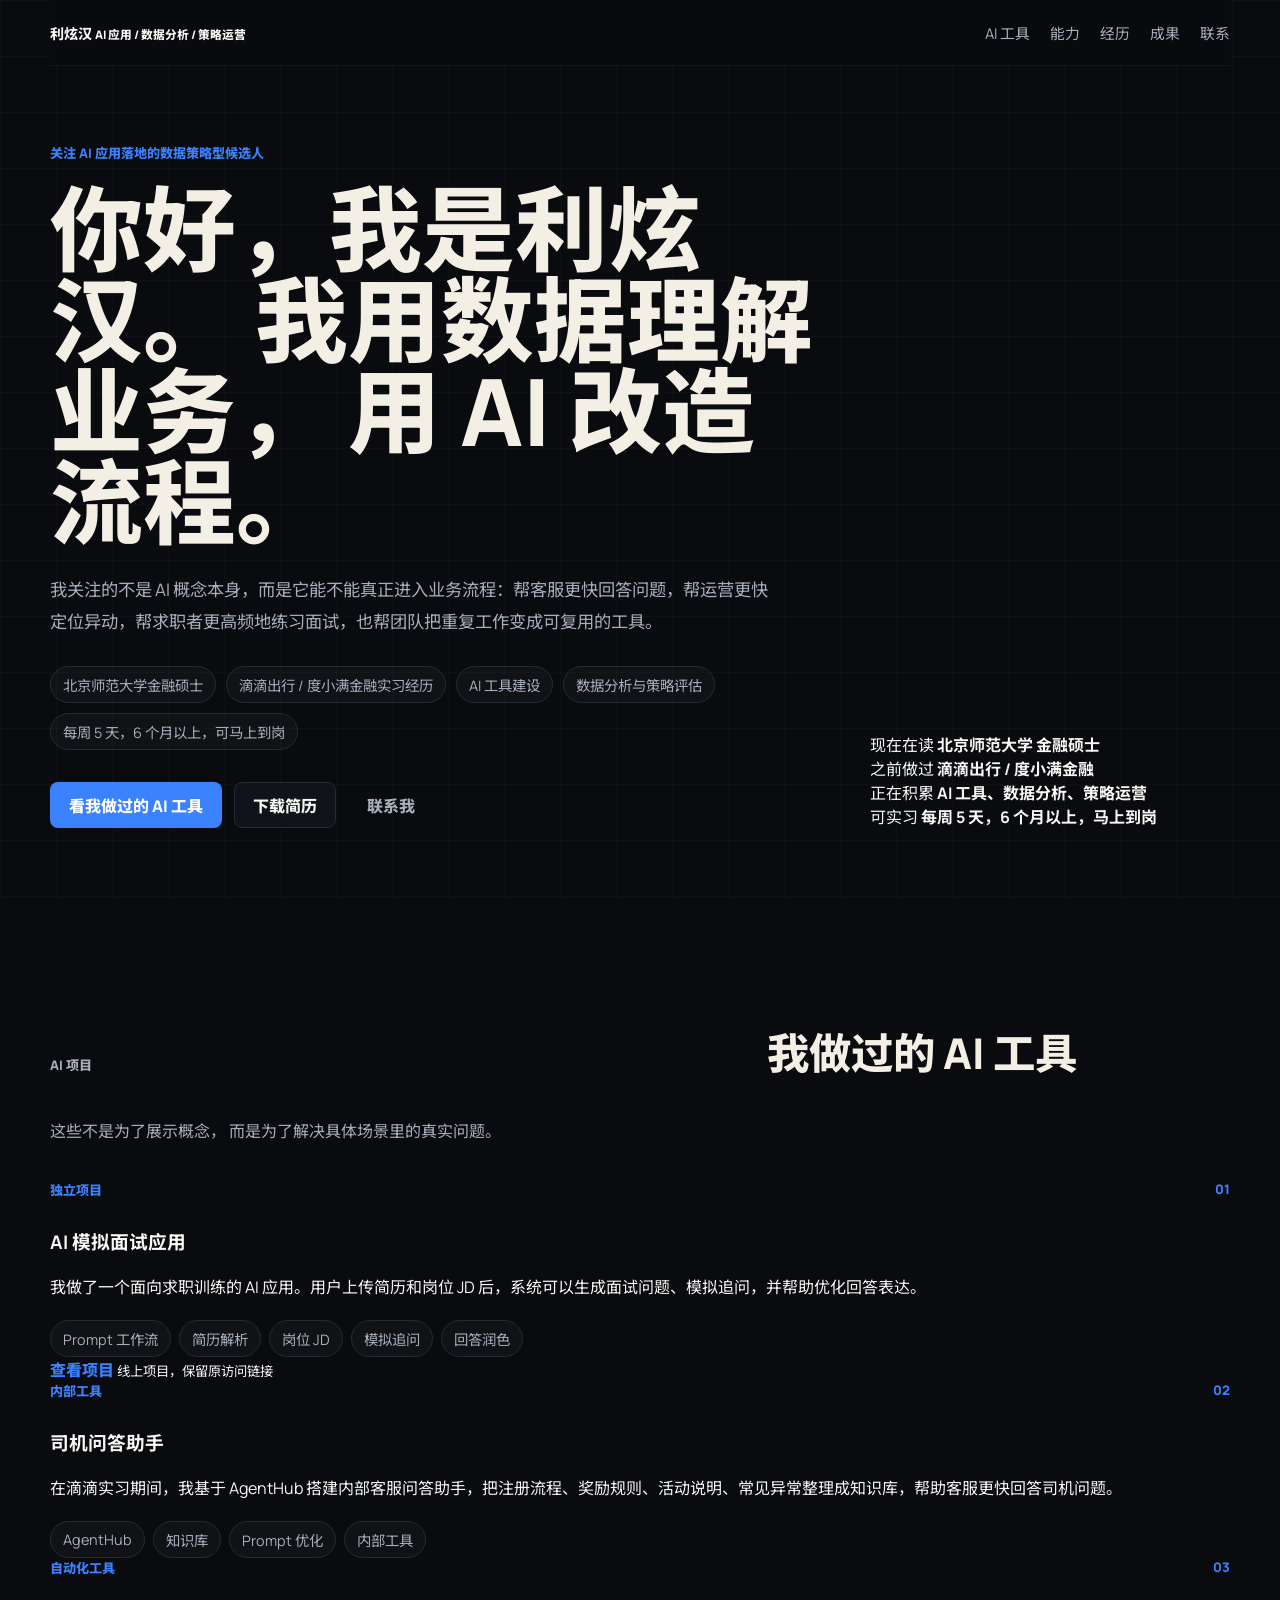
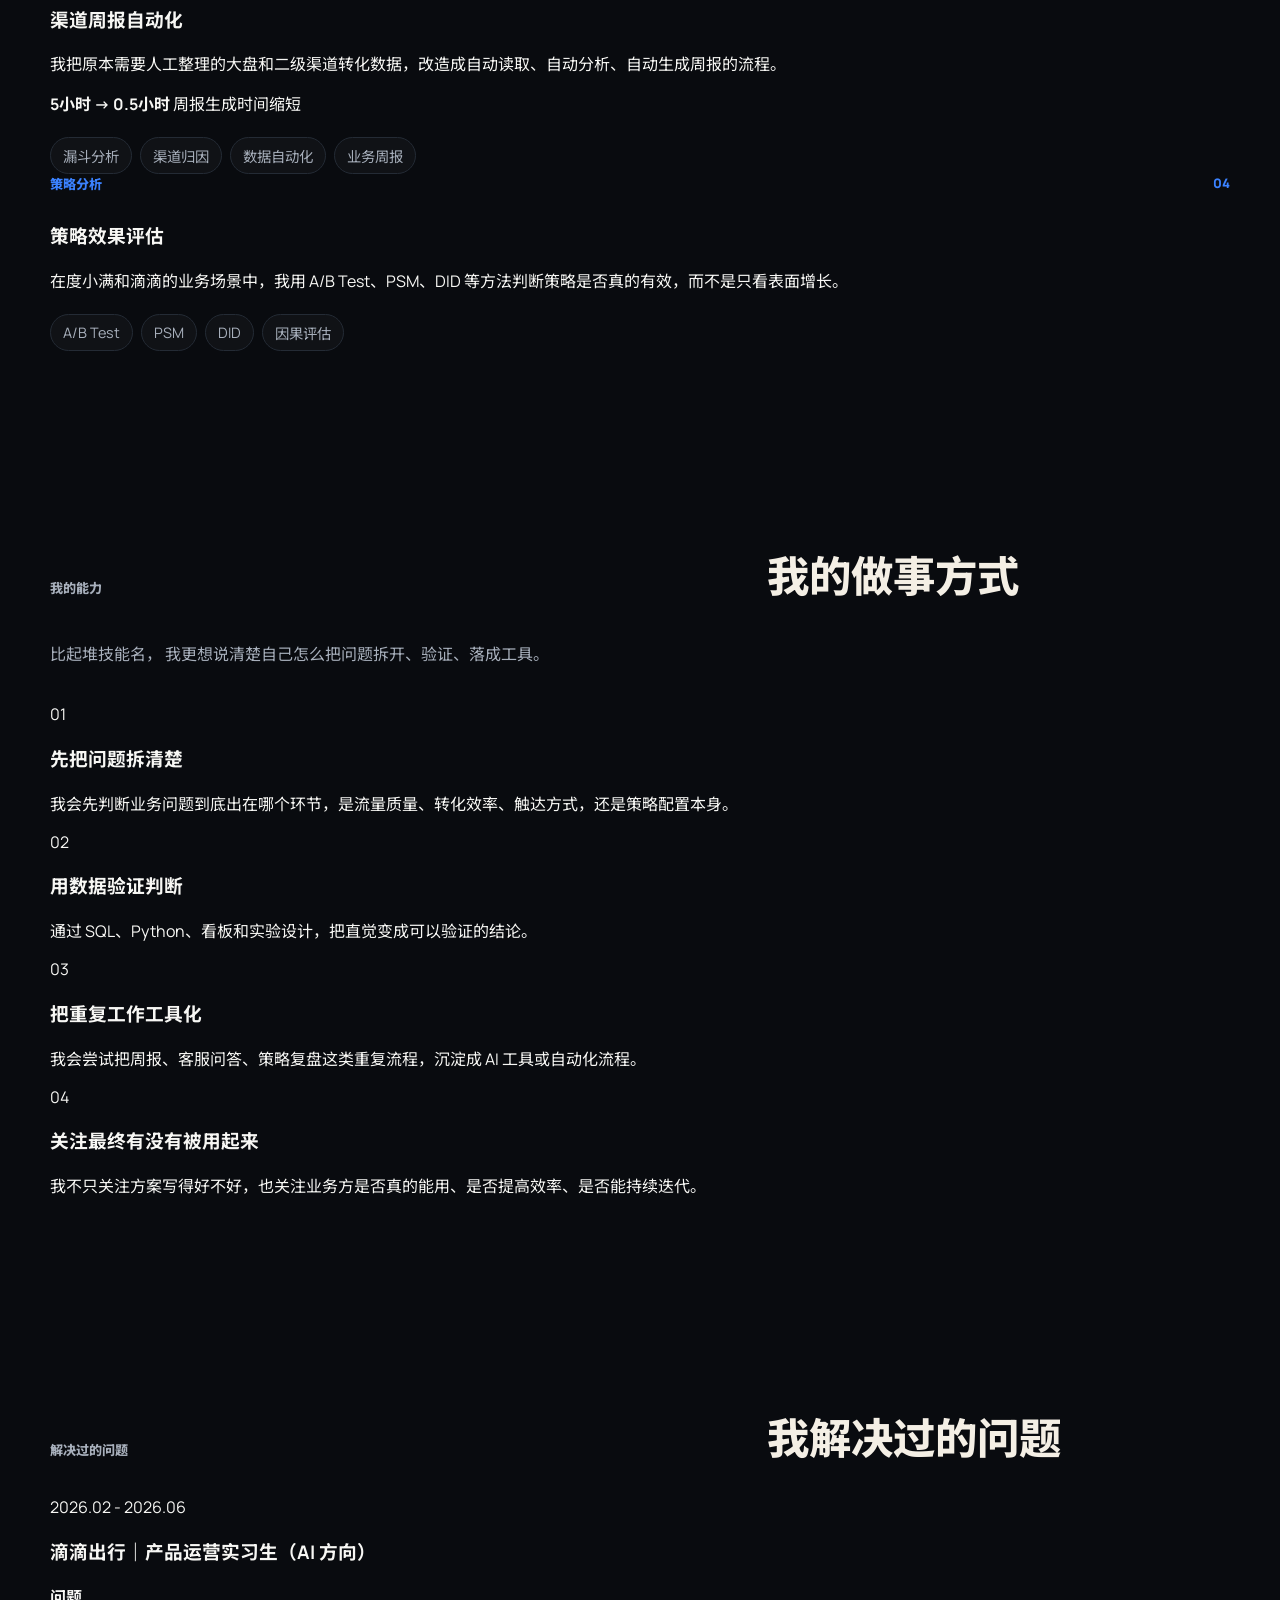
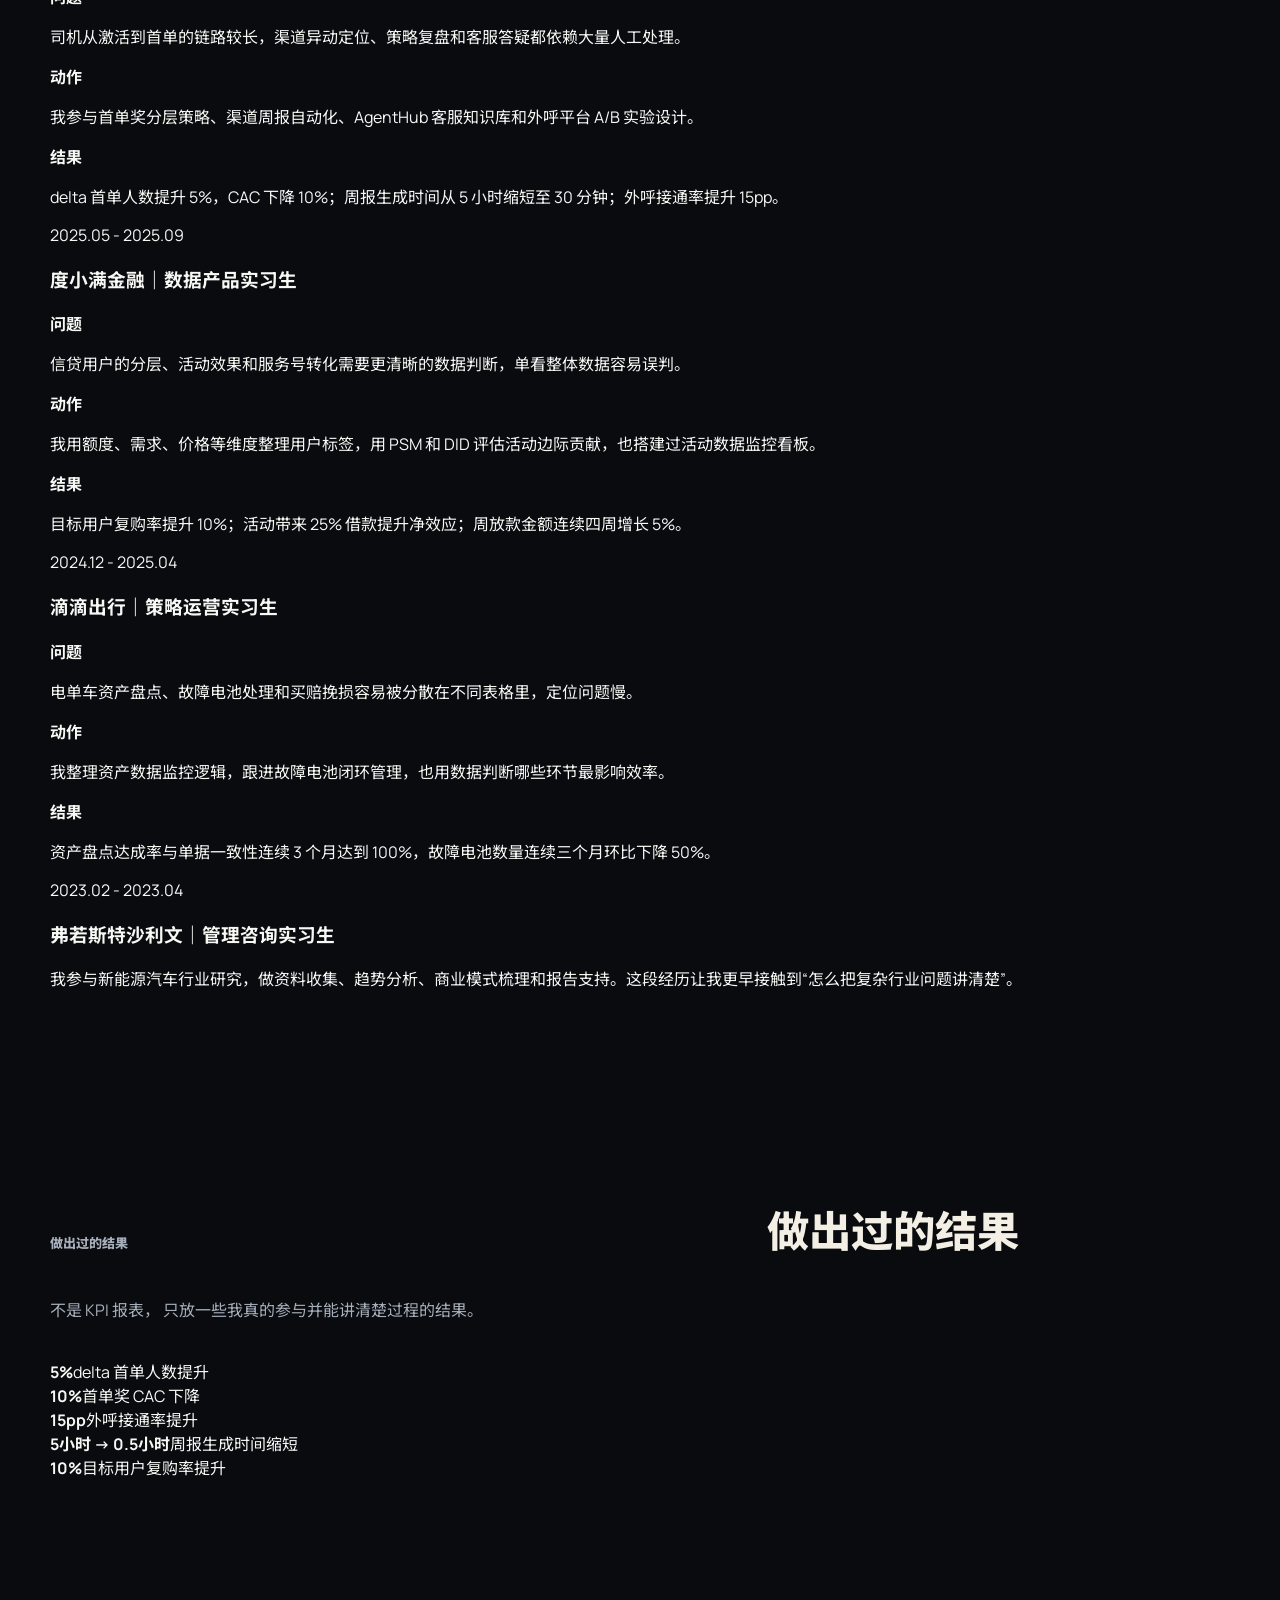
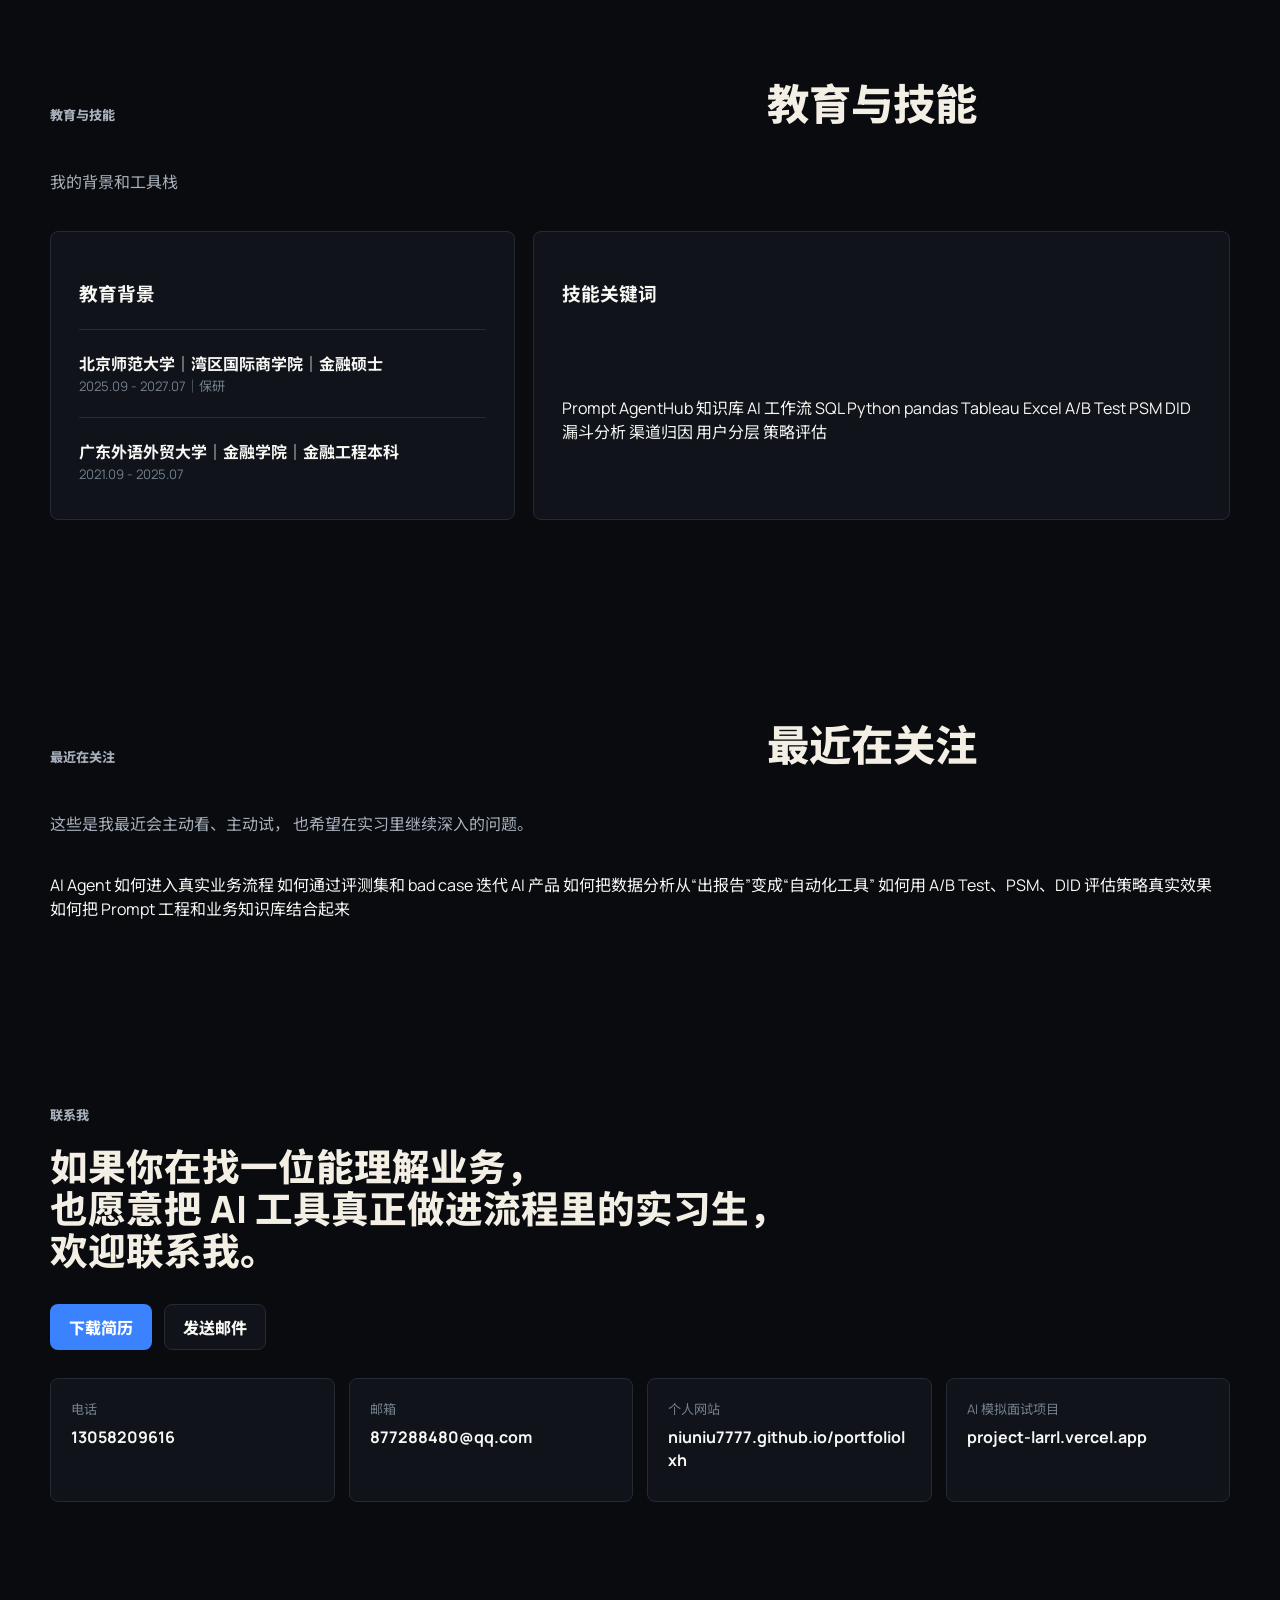
==== commit c67749b8: "Add files via upload" ====
--- a/index.html
+++ b/index.html
@@ -3,15 +3,15 @@
   <head>
     <meta charset="UTF-8" />
     <meta name="viewport" content="width=device-width, initial-scale=1.0" />
-    <title>利炫汉 | AI Product Portfolio</title>
+    <title>利炫汉｜中文 AI 应用型个人主页</title>
     <meta
       name="description"
-      content="利炫汉的 AI 产品、AI 应用、数据策略方向个人 Portfolio。"
+      content="利炫汉的中文个人主页，关注 AI 工具建设、数据分析、策略运营和真实业务流程里的 AI 应用落地。"
     />
     <link rel="preconnect" href="https://fonts.googleapis.com" />
     <link rel="preconnect" href="https://fonts.gstatic.com" crossorigin />
     <link
-      href="https://fonts.googleapis.com/css2?family=Manrope:wght@400;500;600;700;800&family=Noto+Sans+SC:wght@400;500;700;800&display=swap"
+      href="https://fonts.googleapis.com/css2?family=Manrope:wght@500;600;700;800&family=Noto+Sans+SC:wght@400;500;700;800&display=swap"
       rel="stylesheet"
     />
     <link rel="stylesheet" href="./styles.css" />
@@ -19,12 +19,15 @@
   <body>
     <div class="page-shell">
       <header class="site-header">
-        <a class="brand" href="#hero">LIXUANHAN</a>
-        <nav class="site-nav" aria-label="Primary navigation">
-          <a href="#ai-work">AI Work</a>
-          <a href="#capabilities">能力</a>
+        <a class="brand" href="#hero" aria-label="回到首页">
+          <span>利炫汉</span>
+          <small>AI 应用 / 数据分析 / 策略运营</small>
+        </a>
+        <nav class="site-nav" aria-label="页面导航">
+          <a href="#ai-tools">AI 工具</a>
+          <a href="#methods">能力</a>
           <a href="#experience">经历</a>
-          <a href="#metrics">成果</a>
+          <a href="#results">成果</a>
           <a href="#contact">联系</a>
         </nav>
       </header>
@@ -32,241 +35,289 @@
       <main>
         <section class="hero section" id="hero">
           <div class="hero-main">
-            <p class="eyebrow">AI 产品 / AI 运营 / 数据策略</p>
-            <h1>利炫汉</h1>
-            <p class="hero-title">AI Product Operator with Data & Strategy Background</p>
+            <p class="eyebrow">关注 AI 应用落地的数据策略型候选人</p>
+            <h1>
+              <span>你好，我是利炫汉。</span>
+              <span>我用数据理解业务，</span>
+              <span>用 AI 改造流程。</span>
+            </h1>
             <p class="hero-lead">
-              我关注的不是 AI 概念本身，而是如何把 AI 放进真实业务流程里，解决具体问题、提升效率，并形成可持续迭代的产品工具。
-            </p>
-
-            <div class="hero-tags" aria-label="方向标签">
-              <span>AI 产品运营</span>
-              <span>AI 应用落地</span>
-              <span>SQL / Python / 数据分析</span>
-              <span>A/B Test / PSM / DID</span>
-              <span>策略运营</span>
+              我关注的不是 AI 概念本身，而是它能不能真正进入业务流程：帮客服更快回答问题，帮运营更快定位异动，帮求职者更高频地练习面试，也帮团队把重复工作变成可复用的工具。
+            </p>
+
+            <div class="hero-tags" aria-label="身份标签">
+              <span>北京师范大学金融硕士</span>
+              <span>滴滴出行 / 度小满金融实习经历</span>
+              <span>AI 工具建设</span>
+              <span>数据分析与策略评估</span>
+              <span>每周 5 天，6 个月以上，可马上到岗</span>
             </div>
 
             <div class="hero-actions">
-              <a class="button button-primary" href="#ai-work">查看 AI 项目</a>
-              <a class="button button-secondary" href="./利炫汉-Resume.pdf" target="_blank" rel="noreferrer">下载 PDF 简历</a>
+              <a class="button button-primary" href="#ai-tools">看我做过的 AI 工具</a>
+              <a class="button button-secondary" href="./利炫汉-Resume.pdf" target="_blank" rel="noreferrer">下载简历</a>
               <a class="button button-ghost" href="#contact">联系我</a>
             </div>
           </div>
 
-          <aside class="hero-info" aria-label="基本信息">
-            <div>
-              <span>Education</span>
+          <aside class="note-stack" aria-label="当前状态">
+            <div class="note-card note-blue">
+              <span>现在在读</span>
               <strong>北京师范大学 金融硕士</strong>
             </div>
-            <div>
-              <span>Experience</span>
+            <div class="note-card note-green">
+              <span>之前做过</span>
               <strong>滴滴出行 / 度小满金融</strong>
             </div>
-            <div>
-              <span>Availability</span>
-              <strong>每周 5 天 · 6 个月 · 马上到岗</strong>
-            </div>
-            <div>
-              <span>Target</span>
-              <strong>AI 产品 / AI 运营 / 数据策略</strong>
+            <div class="note-card note-orange">
+              <span>正在积累</span>
+              <strong>AI 工具、数据分析、策略运营</strong>
+            </div>
+            <div class="note-card note-white">
+              <span>可实习</span>
+              <strong>每周 5 天，6 个月以上，马上到岗</strong>
             </div>
           </aside>
         </section>
 
-        <section class="section ai-work-section" id="ai-work">
-          <div class="section-kicker">Featured AI Work</div>
-          <div class="section-heading">
-            <h2>把 AI 能力嵌入真实流程</h2>
-            <p>不是停留在 Prompt 展示，而是围绕求职训练、客服问答、周报自动化等业务场景构建可用工具。</p>
-          </div>
-
-          <div class="work-grid">
-            <article class="work-card work-card-feature">
+        <section class="section ai-tools-section" id="ai-tools">
+          <div class="section-heading">
+            <p class="section-kicker">AI 项目</p>
+            <h2>我做过的 AI 工具</h2>
+            <p>
+              <span>这些不是为了展示概念，</span>
+              <span>而是为了解决具体场景里的真实问题。</span>
+            </p>
+          </div>
+
+          <div class="bento-grid">
+            <article class="tool-card tool-card-large">
               <div class="card-topline">
+                <span>独立项目</span>
                 <span>01</span>
-                <span>Independent Product</span>
               </div>
               <h3>AI 模拟面试应用</h3>
               <p>
-                一个面向求职训练场景的 AI 应用，通过结构化 Prompt 工作流，实现简历解析、岗位 JD 分析、面试题生成、追问互动和回答润色，帮助用户进行更高频、更体系化的模拟面试训练。
-              </p>
-              <ul class="compact-list">
-                <li>Prompt 工作流：简历解析 → 题目生成 → 追问互动 → 回答润色</li>
-                <li>支持用户上传简历和岗位 JD，生成针对性面试问题</li>
-                <li>设计“简历 6 题 + 业务 2 题 + 行业 2 题”的提问框架</li>
-                <li>通过追问逻辑模拟真实面试场景，提升回答结构和表达质量</li>
-              </ul>
-              <div class="work-footer">
-                <a class="text-link" href="https://project-larrl.vercel.app/" target="_blank" rel="noreferrer">Open Project</a>
-                <small>项目链接可能需要 VPN 访问</small>
-              </div>
-            </article>
-
-            <article class="work-card">
+                我做了一个面向求职训练的 AI 应用。用户上传简历和岗位 JD 后，系统可以生成面试问题、模拟追问，并帮助优化回答表达。
+              </p>
+              <div class="tag-row">
+                <span>Prompt 工作流</span>
+                <span>简历解析</span>
+                <span>岗位 JD</span>
+                <span>模拟追问</span>
+                <span>回答润色</span>
+              </div>
+              <div class="tool-action">
+                <a class="text-link" href="https://project-larrl.vercel.app/" target="_blank" rel="noreferrer">查看项目</a>
+                <small>线上项目，保留原访问链接</small>
+              </div>
+            </article>
+
+            <article class="tool-card">
               <div class="card-topline">
+                <span>内部工具</span>
                 <span>02</span>
-                <span>Internal Tool</span>
-              </div>
-              <h3>智能客服 Chatbox</h3>
-              <p>
-                在滴滴实习期间，基于 AgentHub 搭建面向内部客服的司机问答助手，围绕注册流程、奖励规则、活动说明和常见异常构建知识库，并通过 Prompt 工程优化回复质量。
+              </div>
+              <h3>司机问答助手</h3>
+              <p>
+                在滴滴实习期间，我基于 AgentHub 搭建内部客服问答助手，把注册流程、奖励规则、活动说明、常见异常整理成知识库，帮助客服更快回答司机问题。
               </p>
               <div class="tag-row">
                 <span>AgentHub</span>
-                <span>Knowledge Base</span>
-                <span>Prompt Engineering</span>
-                <span>AI Customer Support</span>
-                <span>Internal Tool</span>
-              </div>
-            </article>
-
-            <article class="work-card">
+                <span>知识库</span>
+                <span>Prompt 优化</span>
+                <span>内部工具</span>
+              </div>
+            </article>
+
+            <article class="tool-card tool-card-result">
               <div class="card-topline">
+                <span>自动化工具</span>
                 <span>03</span>
-                <span>Automation</span>
-              </div>
-              <h3>AI 周报自动化产品化落地</h3>
-              <p>
-                针对人工周报制作效率低、渠道异动定位慢的问题，编写 Skill 自动读取大盘及二级渠道转化数据，生成 leads、激活、在线、首单等核心漏斗周报。
-              </p>
-              <div class="result-callout">
-                <strong>5h → 30min</strong>
+              </div>
+              <h3>渠道周报自动化</h3>
+              <p>
+                我把原本需要人工整理的大盘和二级渠道转化数据，改造成自动读取、自动分析、自动生成周报的流程。
+              </p>
+              <div class="mini-result">
+                <strong>5小时 → 0.5小时</strong>
                 <span>周报生成时间缩短</span>
               </div>
               <div class="tag-row">
-                <span>AI Workflow</span>
-                <span>Data Report Automation</span>
-                <span>Funnel Analysis</span>
-                <span>Channel Diagnosis</span>
-              </div>
-            </article>
-          </div>
-        </section>
-
-        <section class="section" id="capabilities">
-          <div class="section-kicker">What I Bring</div>
-          <div class="section-heading">
-            <h2>AI 工具建设 + 数据分析能力 + 策略运营经验</h2>
-            <p>从业务问题出发，拆解指标、设计策略、验证效果，并将 AI 能力转化为可落地的产品工具。</p>
-          </div>
-
-          <div class="capability-grid">
-            <article class="capability-card">
+                <span>漏斗分析</span>
+                <span>渠道归因</span>
+                <span>数据自动化</span>
+                <span>业务周报</span>
+              </div>
+            </article>
+
+            <article class="tool-card">
+              <div class="card-topline">
+                <span>策略分析</span>
+                <span>04</span>
+              </div>
+              <h3>策略效果评估</h3>
+              <p>
+                在度小满和滴滴的业务场景中，我用 A/B Test、PSM、DID 等方法判断策略是否真的有效，而不是只看表面增长。
+              </p>
+              <div class="tag-row">
+                <span>A/B Test</span>
+                <span>PSM</span>
+                <span>DID</span>
+                <span>因果评估</span>
+              </div>
+            </article>
+          </div>
+        </section>
+
+        <section class="section methods-section" id="methods">
+          <div class="section-heading">
+            <p class="section-kicker">我的能力</p>
+            <h2>我的做事方式</h2>
+            <p>
+              <span>比起堆技能名，</span>
+              <span>我更想说清楚自己怎么把问题拆开、验证、落成工具。</span>
+            </p>
+          </div>
+
+          <div class="method-grid">
+            <article class="method-card">
               <span>01</span>
-              <h3>AI 应用思维</h3>
-              <p>能把 AI 能力拆解为具体业务流程，包括 Prompt 工作流、知识库、评测标准、bad case 分析和持续迭代机制。</p>
-            </article>
-            <article class="capability-card">
+              <h3>先把问题拆清楚</h3>
+              <p>我会先判断业务问题到底出在哪个环节，是流量质量、转化效率、触达方式，还是策略配置本身。</p>
+            </article>
+            <article class="method-card">
               <span>02</span>
-              <h3>数据分析与因果评估</h3>
-              <p>熟悉 SQL、Python、Tableau、指标体系、A/B Test、PSM 和 DID，能够识别问题、验证策略效果，并输出可执行建议。</p>
-            </article>
-            <article class="capability-card">
+              <h3>用数据验证判断</h3>
+              <p>通过 SQL、Python、看板和实验设计，把直觉变成可以验证的结论。</p>
+            </article>
+            <article class="method-card">
               <span>03</span>
-              <h3>策略运营</h3>
-              <p>有司机首单转化、用户分层、活动复盘、渠道归因和补贴效率优化经验，能够围绕业务目标拆解策略并推动落地。</p>
-            </article>
-            <article class="capability-card">
+              <h3>把重复工作工具化</h3>
+              <p>我会尝试把周报、客服问答、策略复盘这类重复流程，沉淀成 AI 工具或自动化流程。</p>
+            </article>
+            <article class="method-card">
               <span>04</span>
-              <h3>产品化与责任闭环</h3>
-              <p>能将重复性分析、客服问答、周报生成等业务流程产品化，提升团队效率，并承担从需求理解到落地迭代的完整责任。</p>
-            </article>
-          </div>
-        </section>
-
-        <section class="section" id="experience">
-          <div class="section-kicker">Experience</div>
-          <div class="section-heading">
-            <h2>真实业务场景中的 AI、数据与策略落地</h2>
-            <p>每段经历只保留最能说明“问题拆解、工具建设、效果验证”的部分。</p>
-          </div>
-
-          <div class="timeline">
-            <article class="experience-item">
-              <div class="experience-meta">
+              <h3>关注最终有没有被用起来</h3>
+              <p>我不只关注方案写得好不好，也关注业务方是否真的能用、是否提高效率、是否能持续迭代。</p>
+            </article>
+          </div>
+        </section>
+
+        <section class="section problem-section" id="experience">
+          <div class="section-heading">
+            <p class="section-kicker">解决过的问题</p>
+            <h2>我解决过的问题</h2>
+          </div>
+
+          <div class="problem-list">
+            <article class="problem-card">
+              <div class="problem-title">
                 <span>2026.02 - 2026.06</span>
-                <strong>滴滴出行｜产品运营实习生（AI 方向）</strong>
-              </div>
-              <div class="experience-body">
-                <p>负责司机首单转化策略运营、渠道转化分析和 AI 工具建设，围绕司机激活、在线与首单转化链路提升运营效率和转化效果。</p>
-                <ul>
-                  <li>基于能源类型、转化高低等维度拆解司机差异，制定分层激励策略，推动总体 delta 首单人数提升 5%，CAC 下降 10%。</li>
-                  <li>基于 AgentHub 搭建内部客服问答助手，构建注册流程、奖励规则、活动说明和常见异常知识库。</li>
-                  <li>编写 Skill 自动生成渠道转化周报，将周报生成时间从 5 小时缩短至 30 分钟。</li>
-                  <li>设计外呼平台 A/B 实验方案，以接通率、拦截率、首单率和 CAC 为核心指标，推动外呼接通率提升 15pp。</li>
-                </ul>
-              </div>
-            </article>
-
-            <article class="experience-item">
-              <div class="experience-meta">
+                <h3>滴滴出行｜产品运营实习生（AI 方向）</h3>
+              </div>
+              <div class="problem-columns">
+                <div>
+                  <strong>问题</strong>
+                  <p>司机从激活到首单的链路较长，渠道异动定位、策略复盘和客服答疑都依赖大量人工处理。</p>
+                </div>
+                <div>
+                  <strong>动作</strong>
+                  <p>我参与首单奖分层策略、渠道周报自动化、AgentHub 客服知识库和外呼平台 A/B 实验设计。</p>
+                </div>
+                <div>
+                  <strong>结果</strong>
+                  <p>delta 首单人数提升 5%，CAC 下降 10%；周报生成时间从 5 小时缩短至 30 分钟；外呼接通率提升 15pp。</p>
+                </div>
+              </div>
+            </article>
+
+            <article class="problem-card">
+              <div class="problem-title">
                 <span>2025.05 - 2025.09</span>
-                <strong>度小满金融｜数据产品实习生</strong>
-              </div>
-              <div class="experience-body">
-                <p>负责信贷产品部用户与流量分析，支持活动运营、服务号运营和体验漏斗优化。</p>
-                <ul>
-                  <li>基于额度、需求、价格等维度构建用户标签体系，推动用户分层策略落地，实现目标用户复购率提升 10%。</li>
-                  <li>从 0 到 1 搭建服务号营销活动数据监控产品，支撑周放款金额连续四周增长 5%。</li>
-                  <li>基于 PSM 样本匹配和 DID 模型识别活动边际贡献，活动带来 25% 借款提升净效应。</li>
-                </ul>
-              </div>
-            </article>
-
-            <article class="experience-item">
-              <div class="experience-meta">
+                <h3>度小满金融｜数据产品实习生</h3>
+              </div>
+              <div class="problem-columns">
+                <div>
+                  <strong>问题</strong>
+                  <p>信贷用户的分层、活动效果和服务号转化需要更清晰的数据判断，单看整体数据容易误判。</p>
+                </div>
+                <div>
+                  <strong>动作</strong>
+                  <p>我用额度、需求、价格等维度整理用户标签，用 PSM 和 DID 评估活动边际贡献，也搭建过活动数据监控看板。</p>
+                </div>
+                <div>
+                  <strong>结果</strong>
+                  <p>目标用户复购率提升 10%；活动带来 25% 借款提升净效应；周放款金额连续四周增长 5%。</p>
+                </div>
+              </div>
+            </article>
+
+            <article class="problem-card">
+              <div class="problem-title">
                 <span>2024.12 - 2025.04</span>
-                <strong>滴滴出行｜策略运营实习生</strong>
-              </div>
-              <div class="experience-body">
-                <p>负责电单车西南辖区资产保全、故障提效和买赔挽损，围绕资产生命周期管理进行数据监控和策略输出。</p>
-                <ul>
-                  <li>搭建资产数据监控体系，推动资产盘点达成率与单据一致性连续 3 个月达 100%。</li>
-                  <li>设计并推动“故障电池闭环管理机制”，实现故障电池数量连续三月环比下降 50%。</li>
-                </ul>
-              </div>
-            </article>
-
-            <article class="experience-item compact">
-              <div class="experience-meta">
+                <h3>滴滴出行｜策略运营实习生</h3>
+              </div>
+              <div class="problem-columns">
+                <div>
+                  <strong>问题</strong>
+                  <p>电单车资产盘点、故障电池处理和买赔挽损容易被分散在不同表格里，定位问题慢。</p>
+                </div>
+                <div>
+                  <strong>动作</strong>
+                  <p>我整理资产数据监控逻辑，跟进故障电池闭环管理，也用数据判断哪些环节最影响效率。</p>
+                </div>
+                <div>
+                  <strong>结果</strong>
+                  <p>资产盘点达成率与单据一致性连续 3 个月达到 100%，故障电池数量连续三个月环比下降 50%。</p>
+                </div>
+              </div>
+            </article>
+
+            <article class="problem-card compact">
+              <div class="problem-title">
                 <span>2023.02 - 2023.04</span>
-                <strong>弗若斯特沙利文｜管理咨询实习生</strong>
-              </div>
-              <div class="experience-body">
-                <p>参与新能源汽车行业研究，完成资料收集、趋势分析、商业模式梳理和报告支持工作，积累早期商业分析经验。</p>
-              </div>
-            </article>
-          </div>
-        </section>
-
-        <section class="section metrics-section" id="metrics">
-          <div class="section-kicker">Selected Metrics</div>
-          <div class="section-heading">
-            <h2>关键成果数字墙</h2>
-            <p>用结果证明工具建设、策略设计和数据分析不是停在纸面上。</p>
-          </div>
-
-          <div class="metric-wall">
+                <h3>弗若斯特沙利文｜管理咨询实习生</h3>
+              </div>
+              <p>
+                我参与新能源汽车行业研究，做资料收集、趋势分析、商业模式梳理和报告支持。这段经历让我更早接触到“怎么把复杂行业问题讲清楚”。
+              </p>
+            </article>
+          </div>
+        </section>
+
+        <section class="section results-section" id="results">
+          <div class="section-heading">
+            <p class="section-kicker">做出过的结果</p>
+            <h2>做出过的结果</h2>
+            <p>
+              <span>不是 KPI 报表，</span>
+              <span>只放一些我真的参与并能讲清楚过程的结果。</span>
+            </p>
+          </div>
+
+          <div class="result-wall">
             <article><strong>5%</strong><span>delta 首单人数提升</span></article>
             <article><strong>10%</strong><span>首单奖 CAC 下降</span></article>
             <article><strong>15pp</strong><span>外呼接通率提升</span></article>
-            <article><strong>5h → 30min</strong><span>周报生成时间缩短</span></article>
+            <article><strong>5小时 → 0.5小时</strong><span>周报生成时间缩短</span></article>
             <article><strong>10%</strong><span>目标用户复购率提升</span></article>
-            <article><strong>25%</strong><span>活动借款净效应提升</span></article>
-            <article><strong>5%</strong><span>周放款金额连续四周增长</span></article>
-            <article><strong>3 months</strong><span>资产盘点达成率与单据一致性连续达 100%</span></article>
           </div>
         </section>
 
         <section class="section education-skills" id="education">
-          <div class="section-kicker">Education & Skills</div>
+          <div class="section-heading">
+            <p class="section-kicker">教育与技能</p>
+            <h2>教育与技能</h2>
+            <p>我的背景和工具栈</p>
+          </div>
+
           <div class="education-layout">
             <div class="education-panel">
-              <h2>教育背景</h2>
+              <h3>教育背景</h3>
               <div class="school-item">
                 <strong>北京师范大学｜湾区国际商学院｜金融硕士</strong>
-                <span>2025.09 - 2027.07 · 保研</span>
+                <span>2025.09 - 2027.07｜保研</span>
               </div>
               <div class="school-item">
                 <strong>广东外语外贸大学｜金融学院｜金融工程本科</strong>
@@ -275,40 +326,63 @@
             </div>
 
             <div class="skills-panel">
-              <h2>技能能力</h2>
-              <div class="skill-group">
-                <h3>AI 与产品</h3>
-                <p>Prompt 工程 / AgentHub / AI 工作流 / 知识库搭建 / Bad Case 分析 / AI 产品思维 / 原型设计 / 需求设计</p>
-              </div>
-              <div class="skill-group">
-                <h3>数据分析</h3>
-                <p>SQL / MySQL / Python / pandas / numpy / Tableau / Excel / A/B Test / PSM / DID</p>
-              </div>
-              <div class="skill-group">
-                <h3>业务与策略</h3>
-                <p>策略运营 / 用户分层 / 漏斗分析 / 渠道诊断 / 增长分析 / 活动效果评估</p>
-              </div>
-              <div class="skill-group">
-                <h3>语言能力</h3>
-                <p>CET-6：563 / CET-4：557 / 普通话二级甲等 / 粤语 / 客家话</p>
-              </div>
-            </div>
+              <h3>技能关键词</h3>
+              <div class="skill-cloud">
+                <span>Prompt</span>
+                <span>AgentHub</span>
+                <span>知识库</span>
+                <span>AI 工作流</span>
+                <span>SQL</span>
+                <span>Python</span>
+                <span>pandas</span>
+                <span>Tableau</span>
+                <span>Excel</span>
+                <span>A/B Test</span>
+                <span>PSM</span>
+                <span>DID</span>
+                <span>漏斗分析</span>
+                <span>渠道归因</span>
+                <span>用户分层</span>
+                <span>策略评估</span>
+              </div>
+            </div>
+          </div>
+        </section>
+
+        <section class="section focus-section" id="focus">
+          <div class="section-heading">
+            <p class="section-kicker">最近在关注</p>
+            <h2>最近在关注</h2>
+            <p>
+              <span>这些是我最近会主动看、主动试，</span>
+              <span>也希望在实习里继续深入的问题。</span>
+            </p>
+          </div>
+
+          <div class="focus-list">
+            <span>AI Agent 如何进入真实业务流程</span>
+            <span>如何通过评测集和 bad case 迭代 AI 产品</span>
+            <span>如何把数据分析从“出报告”变成“自动化工具”</span>
+            <span>如何用 A/B Test、PSM、DID 评估策略真实效果</span>
+            <span>如何把 Prompt 工程和业务知识库结合起来</span>
           </div>
         </section>
 
         <section class="section contact-section" id="contact">
           <div class="contact-copy">
-            <p class="eyebrow">Contact</p>
+            <p class="section-kicker">联系我</p>
             <h2>
-              <span>如果你在寻找一位既理解业务，</span>
-              <span>又愿意深入 AI 应用落地的实习生，</span>
+              <span>如果你在找一位能理解业务，</span>
+              <span>也愿意把 AI 工具真正做进流程里的实习生，</span>
               <span>欢迎联系我。</span>
             </h2>
           </div>
+
           <div class="contact-actions">
             <a class="button button-primary" href="./利炫汉-Resume.pdf" target="_blank" rel="noreferrer">下载简历</a>
             <a class="button button-secondary" href="mailto:877288480@qq.com">发送邮件</a>
           </div>
+
           <div class="contact-grid">
             <a href="tel:+8613058209616"><span>电话</span><strong>13058209616</strong></a>
             <a href="mailto:877288480@qq.com"><span>邮箱</span><strong>877288480@qq.com</strong></a>
